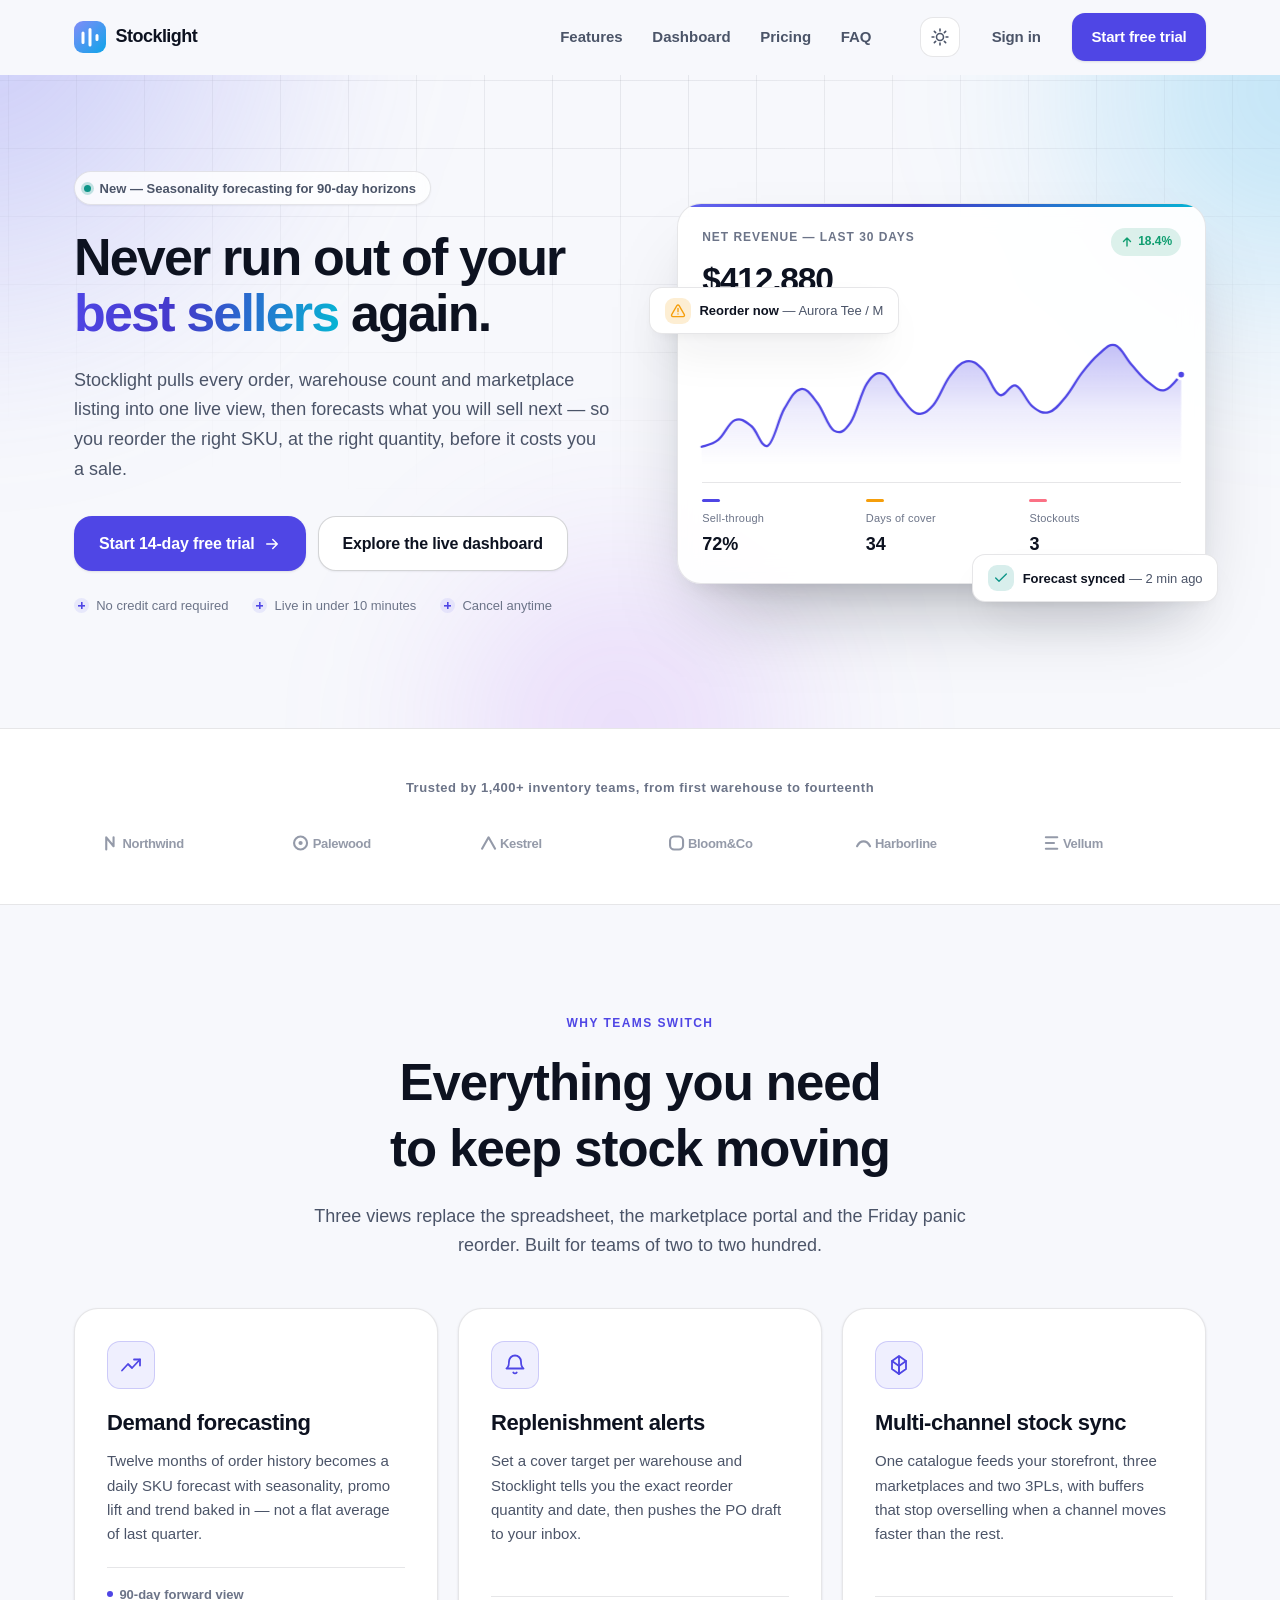
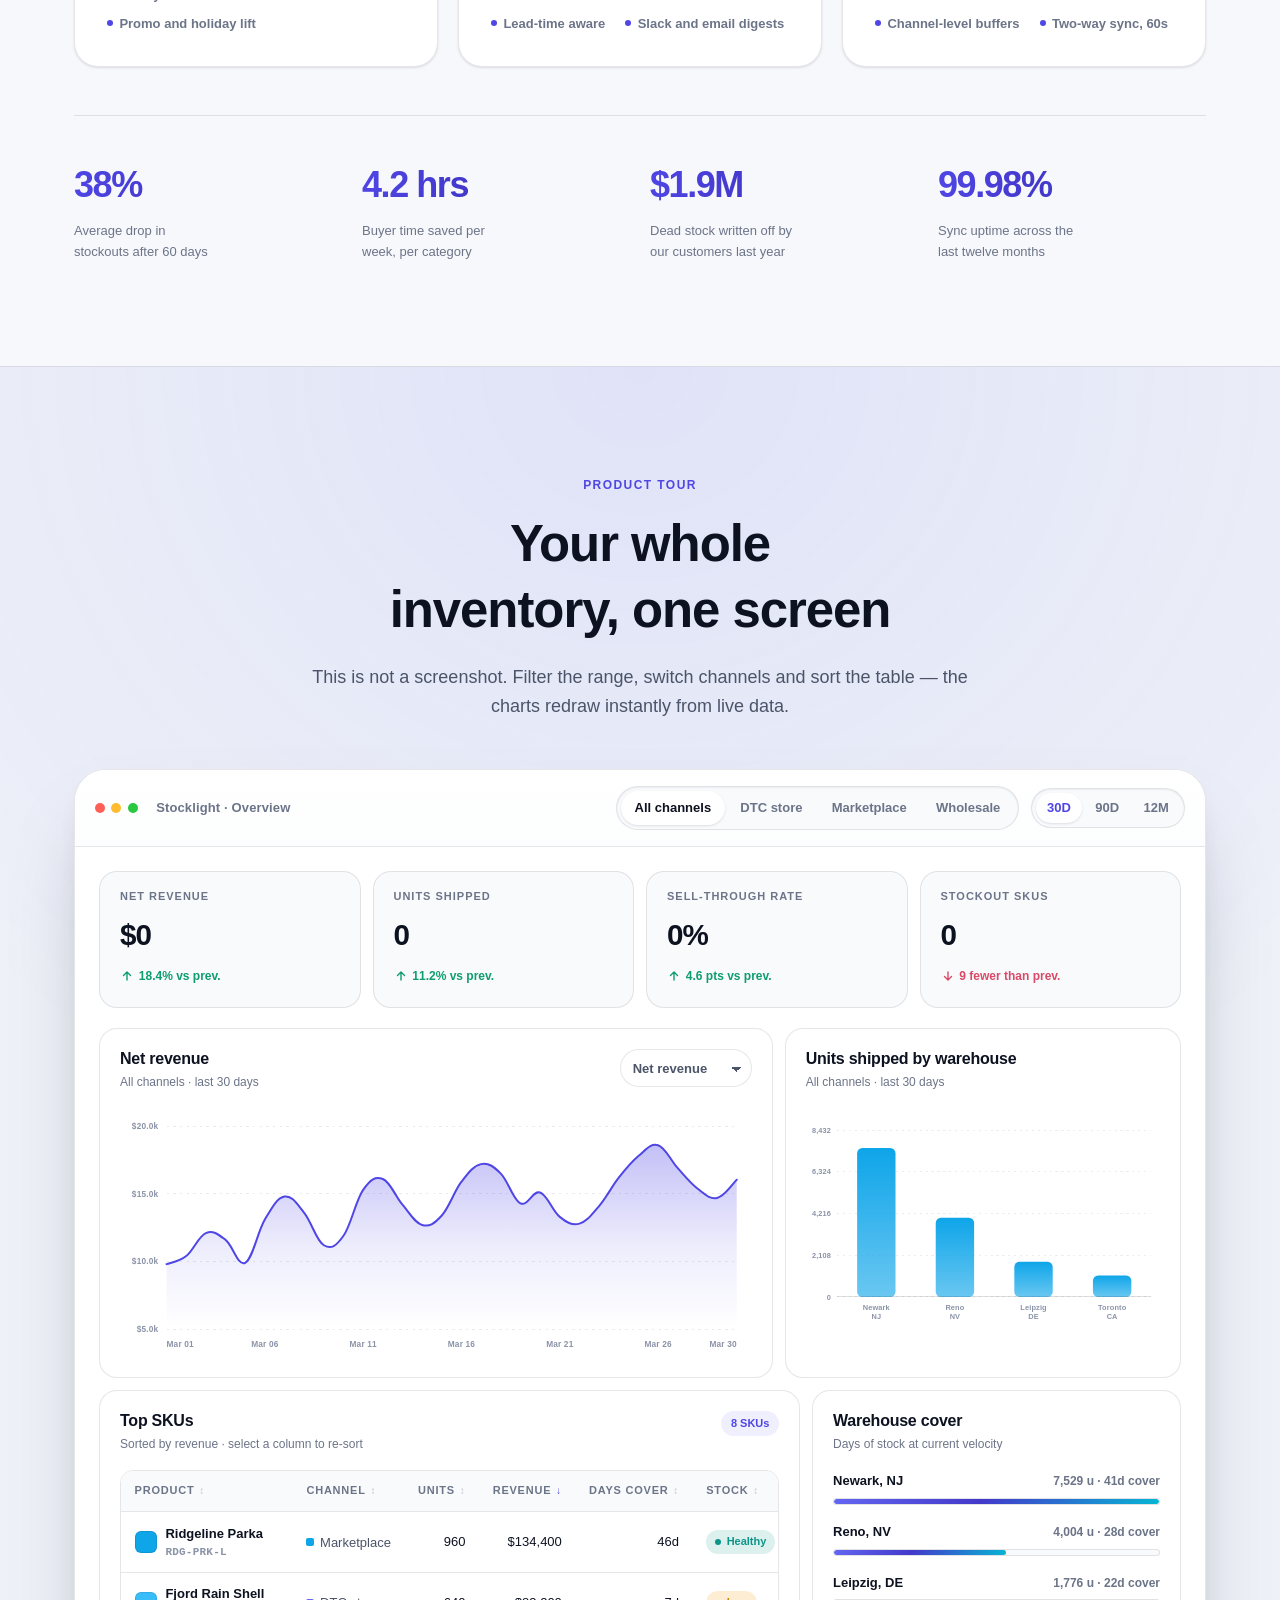
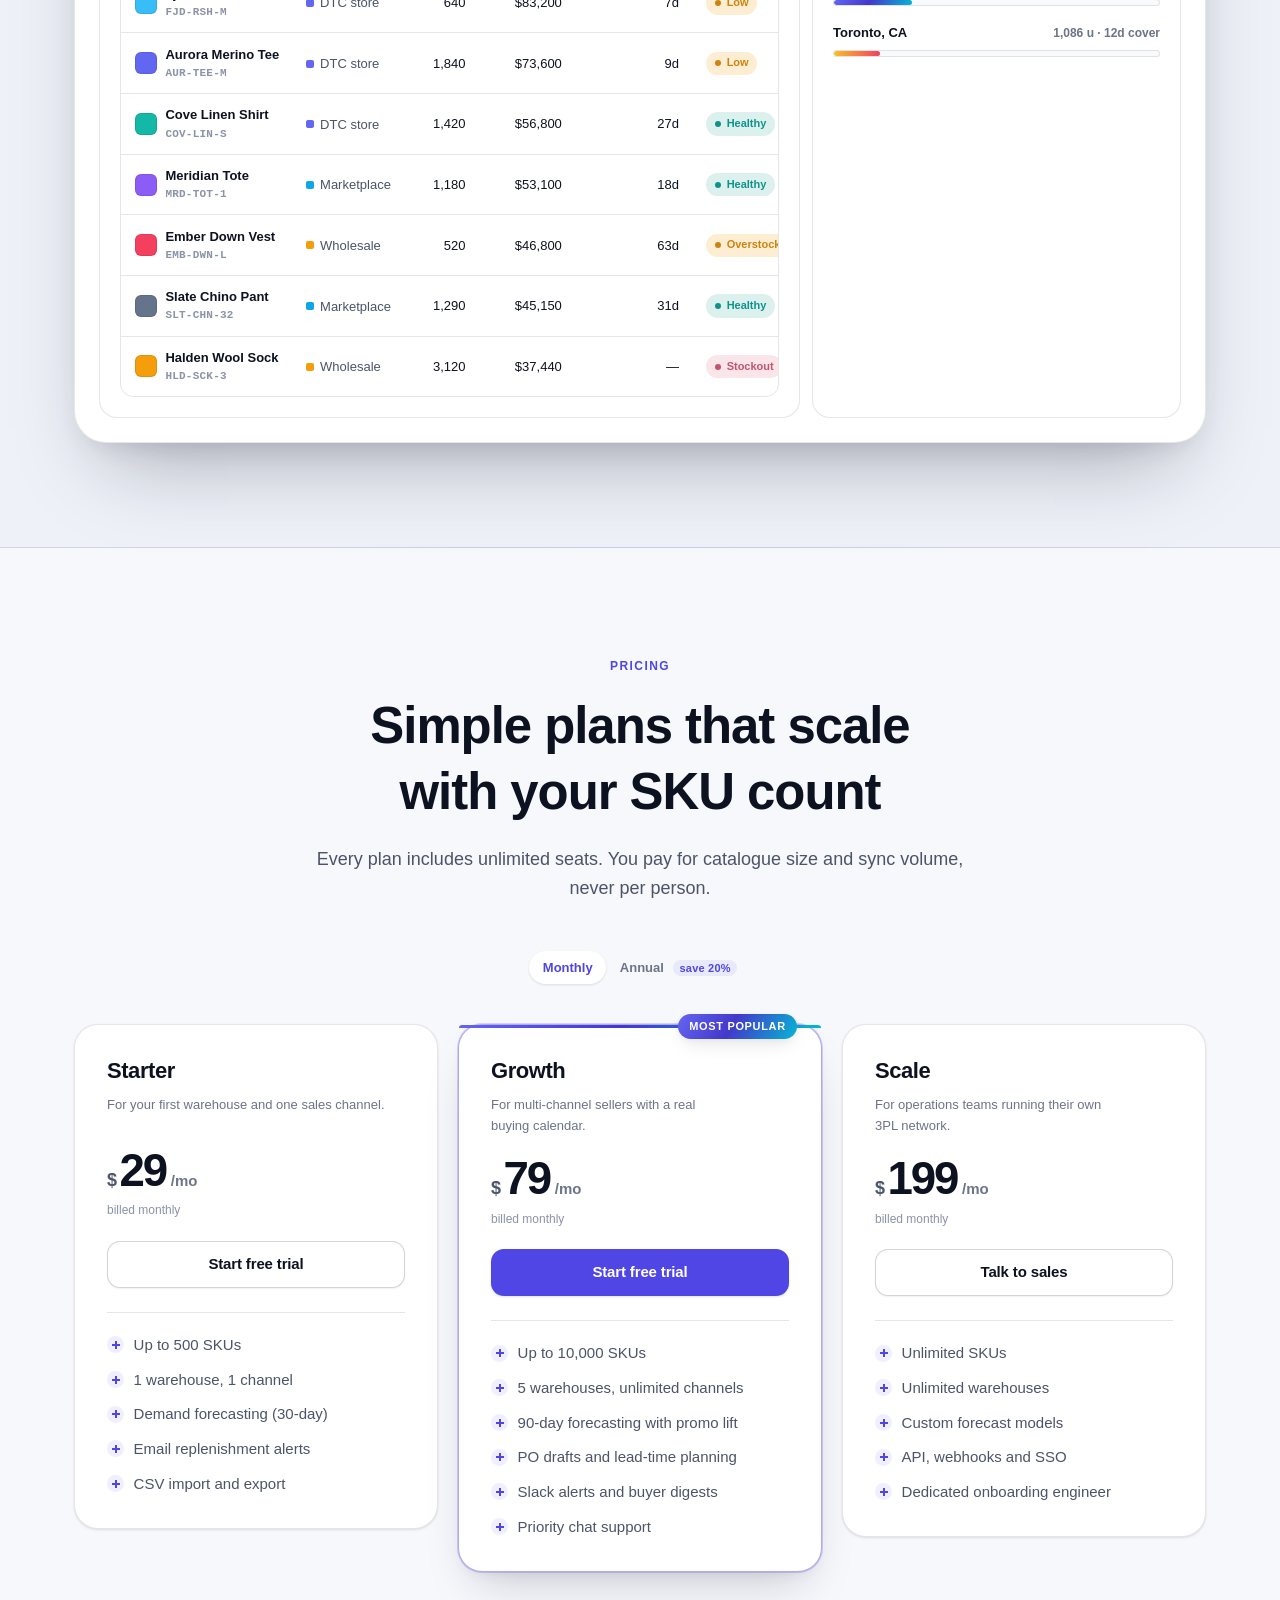
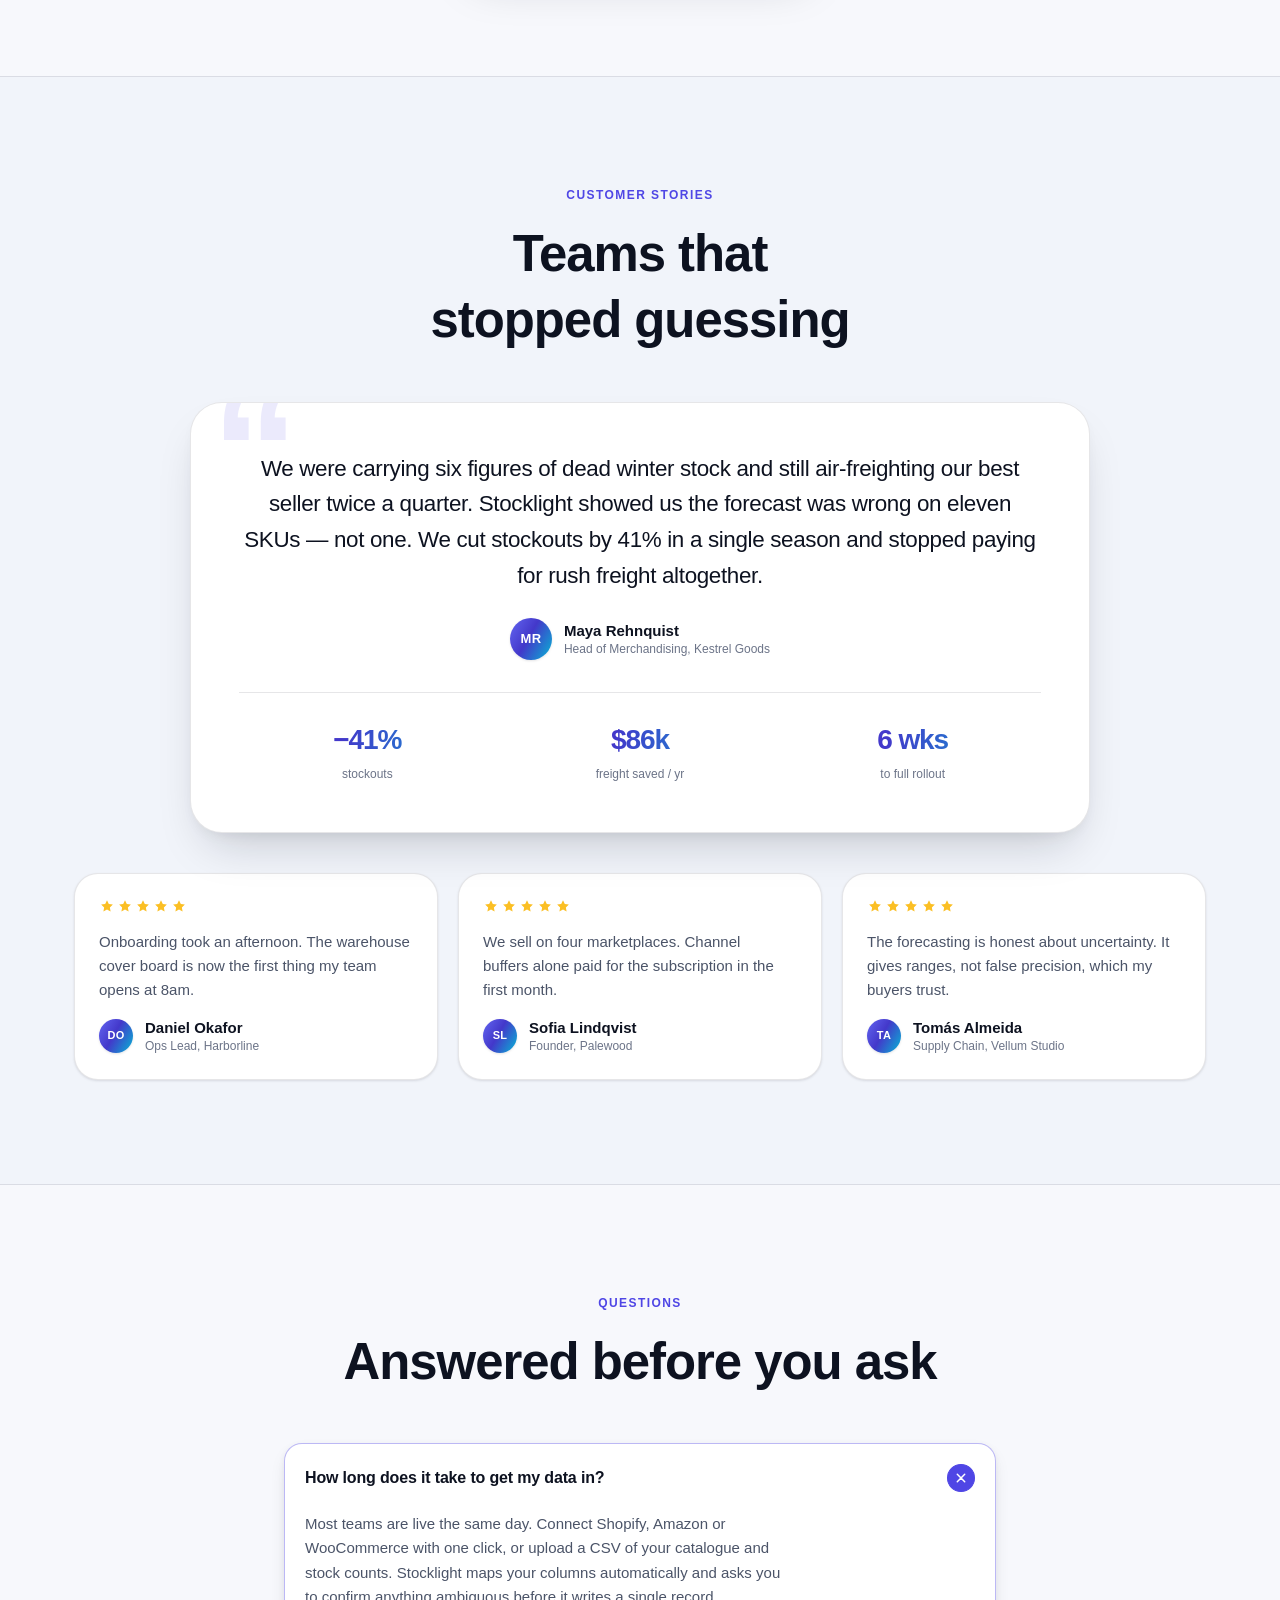
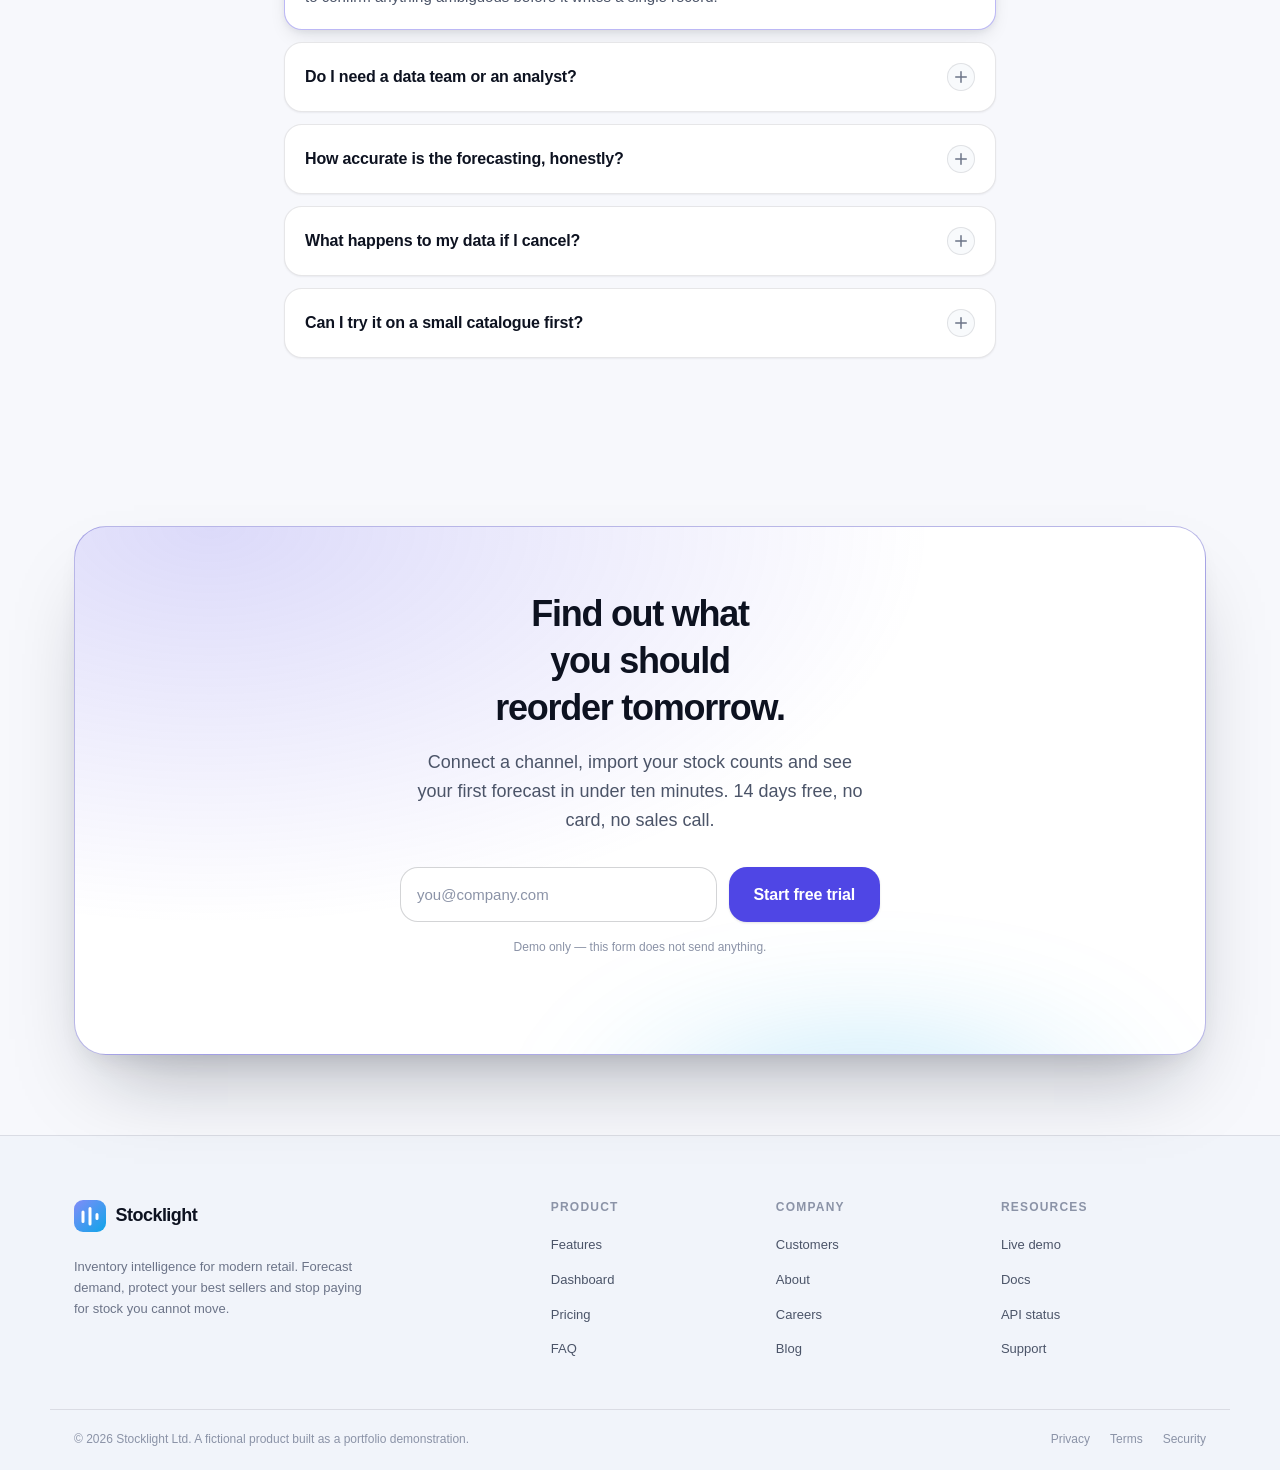
==== landing-dashboard/index.html @ 49773c6f "Add portfolio projects: AI RAG assistant, data automation pipeline, responsive dashboard" ====
<!DOCTYPE html>
<html lang="en" data-theme="light" class="no-js">
<head>
<meta charset="utf-8">
<meta name="viewport" content="width=device-width, initial-scale=1">
<meta name="color-scheme" content="light dark">
<meta name="description" content="Stocklight is inventory intelligence for modern retailers — demand forecasting, replenishment alerts and multi-channel stock visibility in one clean dashboard.">
<title>Stocklight — Inventory intelligence for modern retail</title>
<link rel="stylesheet" href="styles.css">
<link rel="icon" href="data:image/svg+xml,%3Csvg xmlns='http://www.w3.org/2000/svg' viewBox='0 0 32 32'%3E%3Crect width='32' height='32' rx='8' fill='%236366f1'/%3E%3Cpath d='M9 21V11M16 24V8M23 18V14' stroke='white' stroke-width='3' stroke-linecap='round'/%3E%3C/svg%3E">
<script>
/* Set the theme before first paint so there is no flash of the wrong palette. */
(function () {
  try {
    var saved = localStorage.getItem('stocklight-theme');
    var prefersDark = window.matchMedia && window.matchMedia('(prefers-color-scheme: dark)').matches;
    var theme = saved === 'dark' || saved === 'light' ? saved : (prefersDark ? 'dark' : 'light');
    document.documentElement.setAttribute('data-theme', theme);
  } catch (e) { /* storage unavailable — markup default applies */ }
})();
</script>
</head>
<body>
<a class="skip-link" href="#main">Skip to main content</a>

<header class="site-header" id="site-header">
  <div class="container header-inner">
    <a class="brand" href="#top" aria-label="Stocklight — home">
      <span class="brand-mark" aria-hidden="true">
        <svg viewBox="0 0 32 32" width="32" height="32" role="img" focusable="false">
          <defs>
            <linearGradient id="brandGrad" x1="0" y1="0" x2="1" y2="1">
              <stop offset="0%" stop-color="#818cf8"/>
              <stop offset="100%" stop-color="#0ea5e9"/>
            </linearGradient>
          </defs>
          <rect width="32" height="32" rx="9" fill="url(#brandGrad)"/>
          <path d="M9 21.5V12M16 24V8.5M23 18.5V14.5" stroke="#fff" stroke-width="3" stroke-linecap="round"/>
        </svg>
      </span>
      <span class="brand-name">Stocklight</span>
    </a>

    <nav class="primary-nav" id="primary-nav" aria-label="Primary">
      <ul class="nav-list">
        <li><a href="#features">Features</a></li>
        <li><a href="#dashboard">Dashboard</a></li>
        <li><a href="#pricing">Pricing</a></li>
        <li><a href="#faq">FAQ</a></li>
      </ul>
      <div class="nav-actions nav-actions--mobile">
        <a class="btn btn-ghost" href="#pricing">Sign in</a>
        <a class="btn btn-primary" href="#cta">Start free trial</a>
      </div>
    </nav>

    <div class="header-actions">
      <button class="icon-btn theme-toggle" id="theme-toggle" type="button" aria-pressed="false" aria-label="Switch to dark theme">
        <svg class="icon-sun" viewBox="0 0 24 24" width="20" height="20" aria-hidden="true" focusable="false">
          <circle cx="12" cy="12" r="4.2"/>
          <path d="M12 2.5v2.2M12 19.3v2.2M2.5 12h2.2M19.3 12h2.2M5.2 5.2l1.6 1.6M17.2 17.2l1.6 1.6M18.8 5.2l-1.6 1.6M6.8 17.2l-1.6 1.6"/>
        </svg>
        <svg class="icon-moon" viewBox="0 0 24 24" width="20" height="20" aria-hidden="true" focusable="false">
          <path d="M20 14.5A8.5 8.5 0 0 1 9.5 4a8.5 8.5 0 1 0 10.5 10.5z"/>
        </svg>
      </button>
      <a class="btn btn-ghost header-signin" href="#pricing">Sign in</a>
      <a class="btn btn-primary header-cta" href="#cta">Start free trial</a>
      <button class="icon-btn nav-toggle" id="nav-toggle" type="button" aria-expanded="false" aria-controls="primary-nav" aria-label="Open navigation menu">
        <span class="nav-toggle-bars" aria-hidden="true"><span></span><span></span><span></span></span>
      </button>
    </div>
  </div>
</header>

<main id="main">
  <span id="top"></span>

  <!-- ============ HERO ============ -->
  <section class="hero" aria-labelledby="hero-title">
    <div class="hero-bg" aria-hidden="true">
      <span class="blob blob-1"></span>
      <span class="blob blob-2"></span>
      <span class="blob blob-3"></span>
      <span class="hero-grid"></span>
    </div>

    <div class="container hero-inner">
      <div class="hero-copy">
        <p class="pill" data-reveal>
          <span class="pill-dot" aria-hidden="true"></span>
          New — Seasonality forecasting for 90-day horizons
        </p>
        <h1 id="hero-title" class="hero-title" data-reveal>
          Never run out of your <span class="grad-text">best sellers</span> again.
        </h1>
        <p class="hero-lede" data-reveal>
          Stocklight pulls every order, warehouse count and marketplace listing into one
          live view, then forecasts what you will sell next — so you reorder the right SKU,
          at the right quantity, before it costs you a sale.
        </p>
        <div class="hero-actions" data-reveal>
          <a class="btn btn-primary btn-lg" href="#cta">
            Start 14-day free trial
            <svg viewBox="0 0 24 24" width="18" height="18" aria-hidden="true" focusable="false"><path d="M5 12h13M13 6l6 6-6 6"/></svg>
          </a>
          <a class="btn btn-outline btn-lg" href="#dashboard">Explore the live dashboard</a>
        </div>
        <ul class="hero-trust" data-reveal>
          <li>No credit card required</li>
          <li>Live in under 10 minutes</li>
          <li>Cancel anytime</li>
        </ul>
      </div>

      <div class="hero-visual" data-reveal>
        <div class="preview-card">
          <div class="preview-head">
            <div>
              <p class="preview-label">Net revenue — last 30 days</p>
              <p class="preview-value">$412,880</p>
            </div>
            <span class="delta delta-up">
              <svg viewBox="0 0 24 24" width="14" height="14" aria-hidden="true" focusable="false"><path d="M12 19V6M6 11l6-6 6 6"/></svg>
              18.4%
            </span>
          </div>
          <div class="preview-chart" id="hero-chart"></div>
          <div class="preview-foot">
            <div class="preview-chip">
              <span class="chip-key chip-key--indigo" aria-hidden="true"></span>
              <span class="chip-label">Sell-through</span>
              <span class="chip-value">72%</span>
            </div>
            <div class="preview-chip">
              <span class="chip-key chip-key--amber" aria-hidden="true"></span>
              <span class="chip-label">Days of cover</span>
              <span class="chip-value">34</span>
            </div>
            <div class="preview-chip">
              <span class="chip-key chip-key--rose" aria-hidden="true"></span>
              <span class="chip-label">Stockouts</span>
              <span class="chip-value">3</span>
            </div>
          </div>
        </div>
        <div class="float-card float-card--alert">
          <span class="float-icon" aria-hidden="true">
            <svg viewBox="0 0 24 24" width="16" height="16" focusable="false"><path d="M12 8v5M12 16.5h.01M10.3 3.9 2.5 17.4A2 2 0 0 0 4.2 20.4h15.6a2 2 0 0 0 1.7-3l-7.8-13.5a2 2 0 0 0-3.4 0z"/></svg>
          </span>
          <span><strong>Reorder now</strong> — Aurora Tee / M</span>
        </div>
        <div class="float-card float-card--ok">
          <span class="float-icon" aria-hidden="true">
            <svg viewBox="0 0 24 24" width="16" height="16" focusable="false"><path d="M20 6 9 17l-5-5"/></svg>
          </span>
          <span><strong>Forecast synced</strong> — 2 min ago</span>
        </div>
      </div>
    </div>
  </section>

  <!-- ============ LOGO STRIP ============ -->
  <section class="logos" aria-label="Trusted by retail teams">
    <div class="container">
      <p class="logos-title">Trusted by 1,400+ inventory teams, from first warehouse to fourteenth</p>
      <ul class="logo-row">
        <li class="logo-item">
          <svg viewBox="0 0 168 32" width="168" height="32" role="img" aria-label="Northwind Supply">
            <path d="M4 24V9l9 11V9" fill="none" stroke="currentColor" stroke-width="2.6" stroke-linecap="round" stroke-linejoin="round"/>
            <text x="24" y="22" font-family="inherit" font-size="16" font-weight="700" fill="currentColor" letter-spacing="-0.4">Northwind</text>
          </svg>
        </li>
        <li class="logo-item">
          <svg viewBox="0 0 168 32" width="168" height="32" role="img" aria-label="Palewood">
            <circle cx="13" cy="16" r="8" fill="none" stroke="currentColor" stroke-width="2.6"/>
            <circle cx="13" cy="16" r="2.6" fill="currentColor"/>
            <text x="28" y="22" font-family="inherit" font-size="16" font-weight="700" fill="currentColor" letter-spacing="-0.4">Palewood</text>
          </svg>
        </li>
        <li class="logo-item">
          <svg viewBox="0 0 168 32" width="168" height="32" role="img" aria-label="Kestrel Goods">
            <path d="M5 23 13 9l8 14" fill="none" stroke="currentColor" stroke-width="2.6" stroke-linecap="round" stroke-linejoin="round"/>
            <text x="27" y="22" font-family="inherit" font-size="16" font-weight="700" fill="currentColor" letter-spacing="-0.4">Kestrel</text>
          </svg>
        </li>
        <li class="logo-item">
          <svg viewBox="0 0 168 32" width="168" height="32" role="img" aria-label="Bloom and Co">
            <rect x="5" y="8" width="16" height="16" rx="5" fill="none" stroke="currentColor" stroke-width="2.6"/>
            <text x="27" y="22" font-family="inherit" font-size="16" font-weight="700" fill="currentColor" letter-spacing="-0.4">Bloom&amp;Co</text>
          </svg>
        </li>
        <li class="logo-item">
          <svg viewBox="0 0 168 32" width="168" height="32" role="img" aria-label="Harborline">
            <path d="M5 20c4-8 12-8 16 0" fill="none" stroke="currentColor" stroke-width="2.6" stroke-linecap="round"/>
            <text x="27" y="22" font-family="inherit" font-size="16" font-weight="700" fill="currentColor" letter-spacing="-0.4">Harborline</text>
          </svg>
        </li>
        <li class="logo-item">
          <svg viewBox="0 0 168 32" width="168" height="32" role="img" aria-label="Vellum Studio">
            <path d="M6 9h14M6 16h10M6 23h14" fill="none" stroke="currentColor" stroke-width="2.6" stroke-linecap="round"/>
            <text x="27" y="22" font-family="inherit" font-size="16" font-weight="700" fill="currentColor" letter-spacing="-0.4">Vellum</text>
          </svg>
        </li>
      </ul>
    </div>
  </section>

  <!-- ============ FEATURES ============ -->
  <section class="section" id="features" aria-labelledby="features-title">
    <div class="container">
      <div class="section-head">
        <p class="eyebrow" data-reveal>Why teams switch</p>
        <h2 id="features-title" data-reveal>Everything you need to keep stock moving</h2>
        <p class="section-lede" data-reveal>
          Three views replace the spreadsheet, the marketplace portal and the Friday
          panic reorder. Built for teams of two to two hundred.
        </p>
      </div>

      <ul class="feature-grid">
        <li class="feature-card" data-reveal>
          <span class="feature-icon" aria-hidden="true">
            <svg viewBox="0 0 24 24" width="24" height="24" focusable="false">
              <path d="M3 17.5 9 11l4 4 8-8.5"/>
              <path d="M15 6.5h6v6"/>
            </svg>
          </span>
          <h3>Demand forecasting</h3>
          <p>
            Twelve months of order history becomes a daily SKU forecast with seasonality,
            promo lift and trend baked in — not a flat average of last quarter.
          </p>
          <ul class="feature-list">
            <li>90-day forward view</li>
            <li>Promo and holiday lift</li>
          </ul>
        </li>

        <li class="feature-card" data-reveal>
          <span class="feature-icon" aria-hidden="true">
            <svg viewBox="0 0 24 24" width="24" height="24" focusable="false">
              <path d="M18 8.5a6 6 0 1 0-12 0c0 5.5-2.5 7-2.5 7h17S18 14 18 8.5z"/>
              <path d="M10.3 19.5a2 2 0 0 0 3.4 0"/>
            </svg>
          </span>
          <h3>Replenishment alerts</h3>
          <p>
            Set a cover target per warehouse and Stocklight tells you the exact reorder
            quantity and date, then pushes the PO draft to your inbox.
          </p>
          <ul class="feature-list">
            <li>Lead-time aware</li>
            <li>Slack and email digests</li>
          </ul>
        </li>

        <li class="feature-card" data-reveal>
          <span class="feature-icon" aria-hidden="true">
            <svg viewBox="0 0 24 24" width="24" height="24" focusable="false">
              <path d="M12 3v18M5 8l7-5 7 5v8l-7 5-7-5z"/>
              <path d="M5 8l7 5 7-5M12 13v8"/>
            </svg>
          </span>
          <h3>Multi-channel stock sync</h3>
          <p>
            One catalogue feeds your storefront, three marketplaces and two 3PLs, with
            buffers that stop overselling when a channel moves faster than the rest.
          </p>
          <ul class="feature-list">
            <li>Channel-level buffers</li>
            <li>Two-way sync, 60s</li>
          </ul>
        </li>
      </ul>

      <ul class="stat-row">
        <li class="stat" data-reveal>
          <span class="stat-value" data-count="38" data-suffix="%">0%</span>
          <span class="stat-label">Average drop in stockouts after 60 days</span>
        </li>
        <li class="stat" data-reveal>
          <span class="stat-value" data-count="4.2" data-decimals="1" data-suffix=" hrs">0 hrs</span>
          <span class="stat-label">Buyer time saved per week, per category</span>
        </li>
        <li class="stat" data-reveal>
          <span class="stat-value" data-prefix="$" data-count="1.9" data-decimals="1" data-suffix="M">$0M</span>
          <span class="stat-label">Dead stock written off by our customers last year</span>
        </li>
        <li class="stat" data-reveal>
          <span class="stat-value" data-count="99.98" data-decimals="2" data-suffix="%">0%</span>
          <span class="stat-label">Sync uptime across the last twelve months</span>
        </li>
      </ul>
    </div>
  </section>

  <!-- ============ DASHBOARD ============ -->
  <section class="section section--dashboard" id="dashboard" aria-labelledby="dashboard-title">
    <div class="container">
      <div class="section-head">
        <p class="eyebrow" data-reveal>Product tour</p>
        <h2 id="dashboard-title" data-reveal>Your whole inventory, one screen</h2>
        <p class="section-lede" data-reveal>
          This is not a screenshot. Filter the range, switch channels and sort the table —
          the charts redraw instantly from live data.
        </p>
      </div>

      <div class="dashboard" data-reveal>
        <div class="dash-topbar">
          <div class="dash-title">
            <span class="dash-dot dash-dot--rose" aria-hidden="true"></span>
            <span class="dash-dot dash-dot--amber" aria-hidden="true"></span>
            <span class="dash-dot dash-dot--green" aria-hidden="true"></span>
            <p class="dash-name">Stocklight · Overview</p>
          </div>
          <div class="dash-controls">
            <div class="segmented" role="tablist" aria-label="Channel filter">
              <button class="seg-btn is-active" type="button" role="tab" id="tab-all" aria-selected="true" aria-controls="dash-panel" data-channel="all">All channels</button>
              <button class="seg-btn" type="button" role="tab" id="tab-dtc" aria-selected="false" aria-controls="dash-panel" data-channel="dtc" tabindex="-1">DTC store</button>
              <button class="seg-btn" type="button" role="tab" id="tab-market" aria-selected="false" aria-controls="dash-panel" data-channel="marketplace" tabindex="-1">Marketplace</button>
              <button class="seg-btn" type="button" role="tab" id="tab-retail" aria-selected="false" aria-controls="dash-panel" data-channel="retail" tabindex="-1">Wholesale</button>
            </div>
            <div class="segmented segmented--sm" role="group" aria-label="Time range">
              <button class="seg-btn is-active" type="button" data-range="30" aria-pressed="true">30D</button>
              <button class="seg-btn" type="button" data-range="90" aria-pressed="false">90D</button>
              <button class="seg-btn" type="button" data-range="365" aria-pressed="false">12M</button>
            </div>
          </div>
        </div>

        <div class="dash-body" id="dash-panel" role="tabpanel" aria-labelledby="tab-all">
          <p class="visually-hidden" id="dash-status" role="status" aria-live="polite">Showing all channels, last 30 days.</p>

          <ul class="kpi-grid">
            <li class="kpi">
              <p class="kpi-label">Net revenue</p>
              <p class="kpi-value" id="kpi-revenue" data-prefix="$">$0</p>
              <p class="kpi-delta delta-up" id="kpi-revenue-delta">
                <svg viewBox="0 0 24 24" width="14" height="14" aria-hidden="true" focusable="false"><path d="M12 19V6M6 11l6-6 6 6"/></svg>
                <span>18.4% vs prev.</span>
              </p>
            </li>
            <li class="kpi">
              <p class="kpi-label">Units shipped</p>
              <p class="kpi-value" id="kpi-units">0</p>
              <p class="kpi-delta delta-up" id="kpi-units-delta">
                <svg viewBox="0 0 24 24" width="14" height="14" aria-hidden="true" focusable="false"><path d="M12 19V6M6 11l6-6 6 6"/></svg>
                <span>11.2% vs prev.</span>
              </p>
            </li>
            <li class="kpi">
              <p class="kpi-label">Sell-through rate</p>
              <p class="kpi-value" id="kpi-sellthrough" data-suffix="%">0%</p>
              <p class="kpi-delta delta-up" id="kpi-sellthrough-delta">
                <svg viewBox="0 0 24 24" width="14" height="14" aria-hidden="true" focusable="false"><path d="M12 19V6M6 11l6-6 6 6"/></svg>
                <span>4.6 pts vs prev.</span>
              </p>
            </li>
            <li class="kpi">
              <p class="kpi-label">Stockout SKUs</p>
              <p class="kpi-value" id="kpi-stockouts">0</p>
              <p class="kpi-delta delta-down" id="kpi-stockouts-delta">
                <svg viewBox="0 0 24 24" width="14" height="14" aria-hidden="true" focusable="false"><path d="M12 5v13M6 13l6 6 6-6"/></svg>
                <span>9 fewer than prev.</span>
              </p>
            </li>
          </ul>

          <div class="chart-grid">
            <figure class="panel panel--wide">
              <figcaption class="panel-head">
                <div>
                  <h3 class="panel-title" id="revenue-chart-title">Net revenue</h3>
                  <p class="panel-sub" id="revenue-chart-sub">All channels · last 30 days</p>
                </div>
                <div class="panel-actions">
                  <label class="visually-hidden" for="metric-select">Chart metric</label>
                  <select class="select" id="metric-select">
                    <option value="revenue">Net revenue</option>
                    <option value="units">Units shipped</option>
                    <option value="orders">Orders</option>
                  </select>
                </div>
              </figcaption>
              <div class="chart-wrap">
                <div class="chart-svg" id="revenue-chart"></div>
                <div class="tooltip" id="revenue-tooltip" role="tooltip" aria-hidden="true"></div>
              </div>
            </figure>

            <figure class="panel">
              <figcaption class="panel-head">
                <div>
                  <h3 class="panel-title">Units shipped by warehouse</h3>
                  <p class="panel-sub" id="warehouse-sub">All channels · last 30 days</p>
                </div>
              </figcaption>
              <div class="chart-wrap">
                <div class="chart-svg" id="warehouse-chart"></div>
                <div class="tooltip" id="warehouse-tooltip" role="tooltip" aria-hidden="true"></div>
              </div>
            </figure>
          </div>

          <div class="table-row">
            <div class="panel panel--table">
              <div class="panel-head">
                <div>
                  <h3 class="panel-title">Top SKUs</h3>
                  <p class="panel-sub">Sorted by revenue · select a column to re-sort</p>
                </div>
                <p class="panel-badge" id="row-count">5 SKUs</p>
              </div>
              <div class="table-scroll">
                <table class="data-table" id="sku-table">
                  <caption class="visually-hidden">Top selling SKUs with channel, units, revenue and stock status. Column headers are buttons that sort the table.</caption>
                  <thead>
                    <tr>
                      <th scope="col" aria-sort="ascending"><button type="button" class="sort-btn" data-key="name" data-type="text">Product</button></th>
                      <th scope="col"><button type="button" class="sort-btn" data-key="channel" data-type="text">Channel</button></th>
                      <th scope="col" class="num"><button type="button" class="sort-btn" data-key="units" data-type="number">Units</button></th>
                      <th scope="col" class="num"><button type="button" class="sort-btn" data-key="revenue" data-type="number">Revenue</button></th>
                      <th scope="col" class="num"><button type="button" class="sort-btn" data-key="cover" data-type="number">Days cover</button></th>
                      <th scope="col"><button type="button" class="sort-btn" data-key="status" data-type="text">Stock</button></th>
                    </tr>
                  </thead>
                  <tbody id="sku-tbody"></tbody>
                </table>
              </div>
            </div>

            <div class="panel panel--leaderboard">
              <div class="panel-head">
                <div>
                  <h3 class="panel-title">Warehouse cover</h3>
                  <p class="panel-sub">Days of stock at current velocity</p>
                </div>
              </div>
              <ul class="leader-list" id="leader-list"></ul>
            </div>
          </div>
        </div>
      </div>
    </div>
  </section>

  <!-- ============ PRICING ============ -->
  <section class="section" id="pricing" aria-labelledby="pricing-title">
    <div class="container">
      <div class="section-head">
        <p class="eyebrow" data-reveal>Pricing</p>
        <h2 id="pricing-title" data-reveal>Simple plans that scale with your SKU count</h2>
        <p class="section-lede" data-reveal>
          Every plan includes unlimited seats. You pay for catalogue size and sync volume,
          never per person.
        </p>
      </div>

      <div class="billing-toggle" role="group" aria-label="Billing period" data-reveal>
        <button class="seg-btn is-active" type="button" id="bill-monthly" aria-pressed="true">Monthly</button>
        <button class="seg-btn" type="button" id="bill-annual" aria-pressed="false">Annual <span class="save-tag">save 20%</span></button>
      </div>

      <div class="price-grid">
        <article class="price-card" data-reveal>
          <h3 class="price-name">Starter</h3>
          <p class="price-for">For your first warehouse and one sales channel.</p>
          <p class="price-amount"><span class="price-currency">$</span><span class="price-value" data-monthly="29" data-annual="23">29</span><span class="price-period">/mo</span></p>
          <p class="price-note" data-billing-note>billed monthly</p>
          <a class="btn btn-outline btn-block" href="#cta">Start free trial</a>
          <ul class="price-features">
            <li>Up to 500 SKUs</li>
            <li>1 warehouse, 1 channel</li>
            <li>Demand forecasting (30-day)</li>
            <li>Email replenishment alerts</li>
            <li>CSV import and export</li>
          </ul>
        </article>

        <article class="price-card price-card--featured" data-reveal>
          <p class="price-flag">Most popular</p>
          <h3 class="price-name">Growth</h3>
          <p class="price-for">For multi-channel sellers with a real buying calendar.</p>
          <p class="price-amount"><span class="price-currency">$</span><span class="price-value" data-monthly="79" data-annual="63">79</span><span class="price-period">/mo</span></p>
          <p class="price-note" data-billing-note>billed monthly</p>
          <a class="btn btn-primary btn-block" href="#cta">Start free trial</a>
          <ul class="price-features">
            <li>Up to 10,000 SKUs</li>
            <li>5 warehouses, unlimited channels</li>
            <li>90-day forecasting with promo lift</li>
            <li>PO drafts and lead-time planning</li>
            <li>Slack alerts and buyer digests</li>
            <li>Priority chat support</li>
          </ul>
        </article>

        <article class="price-card" data-reveal>
          <h3 class="price-name">Scale</h3>
          <p class="price-for">For operations teams running their own 3PL network.</p>
          <p class="price-amount"><span class="price-currency">$</span><span class="price-value" data-monthly="199" data-annual="159">199</span><span class="price-period">/mo</span></p>
          <p class="price-note" data-billing-note>billed monthly</p>
          <a class="btn btn-outline btn-block" href="#cta">Talk to sales</a>
          <ul class="price-features">
            <li>Unlimited SKUs</li>
            <li>Unlimited warehouses</li>
            <li>Custom forecast models</li>
            <li>API, webhooks and SSO</li>
            <li>Dedicated onboarding engineer</li>
          </ul>
        </article>
      </div>
    </div>
  </section>

  <!-- ============ TESTIMONIALS ============ -->
  <section class="section section--muted" id="testimonials" aria-labelledby="testimonials-title">
    <div class="container">
      <div class="section-head">
        <p class="eyebrow" data-reveal>Customer stories</p>
        <h2 id="testimonials-title" data-reveal>Teams that stopped guessing</h2>
      </div>

      <figure class="quote-feature" data-reveal>
        <blockquote>
          <p>
            We were carrying six figures of dead winter stock and still air-freighting our
            best seller twice a quarter. Stocklight showed us the forecast was wrong on
            eleven SKUs — not one. We cut stockouts by 41% in a single season and stopped
            paying for rush freight altogether.
          </p>
        </blockquote>
        <figcaption class="quote-author">
          <span class="avatar" aria-hidden="true">MR</span>
          <span class="author-text">
            <strong>Maya Rehnquist</strong>
            <span>Head of Merchandising, Kestrel Goods</span>
          </span>
        </figcaption>
        <ul class="quote-metrics">
          <li><strong>−41%</strong><span>stockouts</span></li>
          <li><strong>$86k</strong><span>freight saved / yr</span></li>
          <li><strong>6 wks</strong><span>to full rollout</span></li>
        </ul>
      </figure>

      <ul class="testimonial-grid">
        <li class="testimonial" data-reveal>
          <p class="stars" aria-label="Rated 5 out of 5">
            <svg viewBox="0 0 24 24" width="16" height="16" aria-hidden="true" focusable="false"><path d="m12 3.5 2.7 5.6 6.1.8-4.5 4.2 1.1 6.1L12 17.3 6.6 20.2l1.1-6.1L3.2 9.9l6.1-.8z"/></svg>
            <svg viewBox="0 0 24 24" width="16" height="16" aria-hidden="true" focusable="false"><path d="m12 3.5 2.7 5.6 6.1.8-4.5 4.2 1.1 6.1L12 17.3 6.6 20.2l1.1-6.1L3.2 9.9l6.1-.8z"/></svg>
            <svg viewBox="0 0 24 24" width="16" height="16" aria-hidden="true" focusable="false"><path d="m12 3.5 2.7 5.6 6.1.8-4.5 4.2 1.1 6.1L12 17.3 6.6 20.2l1.1-6.1L3.2 9.9l6.1-.8z"/></svg>
            <svg viewBox="0 0 24 24" width="16" height="16" aria-hidden="true" focusable="false"><path d="m12 3.5 2.7 5.6 6.1.8-4.5 4.2 1.1 6.1L12 17.3 6.6 20.2l1.1-6.1L3.2 9.9l6.1-.8z"/></svg>
            <svg viewBox="0 0 24 24" width="16" height="16" aria-hidden="true" focusable="false"><path d="m12 3.5 2.7 5.6 6.1.8-4.5 4.2 1.1 6.1L12 17.3 6.6 20.2l1.1-6.1L3.2 9.9l6.1-.8z"/></svg>
          </p>
          <blockquote><p>Onboarding took an afternoon. The warehouse cover board is now the first thing my team opens at 8am.</p></blockquote>
          <figcaption class="quote-author quote-author--sm">
            <span class="avatar" aria-hidden="true">DO</span>
            <span class="author-text"><strong>Daniel Okafor</strong><span>Ops Lead, Harborline</span></span>
          </figcaption>
        </li>

        <li class="testimonial" data-reveal>
          <p class="stars" aria-label="Rated 5 out of 5">
            <svg viewBox="0 0 24 24" width="16" height="16" aria-hidden="true" focusable="false"><path d="m12 3.5 2.7 5.6 6.1.8-4.5 4.2 1.1 6.1L12 17.3 6.6 20.2l1.1-6.1L3.2 9.9l6.1-.8z"/></svg>
            <svg viewBox="0 0 24 24" width="16" height="16" aria-hidden="true" focusable="false"><path d="m12 3.5 2.7 5.6 6.1.8-4.5 4.2 1.1 6.1L12 17.3 6.6 20.2l1.1-6.1L3.2 9.9l6.1-.8z"/></svg>
            <svg viewBox="0 0 24 24" width="16" height="16" aria-hidden="true" focusable="false"><path d="m12 3.5 2.7 5.6 6.1.8-4.5 4.2 1.1 6.1L12 17.3 6.6 20.2l1.1-6.1L3.2 9.9l6.1-.8z"/></svg>
            <svg viewBox="0 0 24 24" width="16" height="16" aria-hidden="true" focusable="false"><path d="m12 3.5 2.7 5.6 6.1.8-4.5 4.2 1.1 6.1L12 17.3 6.6 20.2l1.1-6.1L3.2 9.9l6.1-.8z"/></svg>
            <svg viewBox="0 0 24 24" width="16" height="16" aria-hidden="true" focusable="false"><path d="m12 3.5 2.7 5.6 6.1.8-4.5 4.2 1.1 6.1L12 17.3 6.6 20.2l1.1-6.1L3.2 9.9l6.1-.8z"/></svg>
          </p>
          <blockquote><p>We sell on four marketplaces. Channel buffers alone paid for the subscription in the first month.</p></blockquote>
          <figcaption class="quote-author quote-author--sm">
            <span class="avatar" aria-hidden="true">SL</span>
            <span class="author-text"><strong>Sofia Lindqvist</strong><span>Founder, Palewood</span></span>
          </figcaption>
        </li>

        <li class="testimonial" data-reveal>
          <p class="stars" aria-label="Rated 5 out of 5">
            <svg viewBox="0 0 24 24" width="16" height="16" aria-hidden="true" focusable="false"><path d="m12 3.5 2.7 5.6 6.1.8-4.5 4.2 1.1 6.1L12 17.3 6.6 20.2l1.1-6.1L3.2 9.9l6.1-.8z"/></svg>
            <svg viewBox="0 0 24 24" width="16" height="16" aria-hidden="true" focusable="false"><path d="m12 3.5 2.7 5.6 6.1.8-4.5 4.2 1.1 6.1L12 17.3 6.6 20.2l1.1-6.1L3.2 9.9l6.1-.8z"/></svg>
            <svg viewBox="0 0 24 24" width="16" height="16" aria-hidden="true" focusable="false"><path d="m12 3.5 2.7 5.6 6.1.8-4.5 4.2 1.1 6.1L12 17.3 6.6 20.2l1.1-6.1L3.2 9.9l6.1-.8z"/></svg>
            <svg viewBox="0 0 24 24" width="16" height="16" aria-hidden="true" focusable="false"><path d="m12 3.5 2.7 5.6 6.1.8-4.5 4.2 1.1 6.1L12 17.3 6.6 20.2l1.1-6.1L3.2 9.9l6.1-.8z"/></svg>
            <svg viewBox="0 0 24 24" width="16" height="16" aria-hidden="true" focusable="false"><path d="m12 3.5 2.7 5.6 6.1.8-4.5 4.2 1.1 6.1L12 17.3 6.6 20.2l1.1-6.1L3.2 9.9l6.1-.8z"/></svg>
          </p>
          <blockquote><p>The forecasting is honest about uncertainty. It gives ranges, not false precision, which my buyers trust.</p></blockquote>
          <figcaption class="quote-author quote-author--sm">
            <span class="avatar" aria-hidden="true">TA</span>
            <span class="author-text"><strong>Tomás Almeida</strong><span>Supply Chain, Vellum Studio</span></span>
          </figcaption>
        </li>
      </ul>
    </div>
  </section>

  <!-- ============ FAQ ============ -->
  <section class="section" id="faq" aria-labelledby="faq-title">
    <div class="container container--narrow">
      <div class="section-head">
        <p class="eyebrow" data-reveal>Questions</p>
        <h2 id="faq-title" data-reveal>Answered before you ask</h2>
      </div>

      <div class="faq-list">
        <details class="faq" data-reveal open>
          <summary>
            <span>How long does it take to get my data in?</span>
            <span class="faq-icon" aria-hidden="true">
              <svg viewBox="0 0 24 24" width="18" height="18" focusable="false"><path d="M12 5v14M5 12h14"/></svg>
            </span>
          </summary>
          <div class="faq-body">
            <p>
              Most teams are live the same day. Connect Shopify, Amazon or WooCommerce with
              one click, or upload a CSV of your catalogue and stock counts. Stocklight maps
              your columns automatically and asks you to confirm anything ambiguous before
              it writes a single record.
            </p>
          </div>
        </details>

        <details class="faq" data-reveal>
          <summary>
            <span>Do I need a data team or an analyst?</span>
            <span class="faq-icon" aria-hidden="true">
              <svg viewBox="0 0 24 24" width="18" height="18" focusable="false"><path d="M12 5v14M5 12h14"/></svg>
            </span>
          </summary>
          <div class="faq-body">
            <p>
              No. Every forecast ships with a plain-English explanation of what moved it —
              seasonality, a promotion, a new channel or a price change. If a number looks
              wrong you can open the inputs behind it in two clicks.
            </p>
          </div>
        </details>

        <details class="faq" data-reveal>
          <summary>
            <span>How accurate is the forecasting, honestly?</span>
            <span class="faq-icon" aria-hidden="true">
              <svg viewBox="0 0 24 24" width="18" height="18" focusable="false"><path d="M12 5v14M5 12h14"/></svg>
            </span>
          </summary>
          <div class="faq-body">
            <p>
              Across our customer base the median 30-day SKU forecast lands within 12% of
              actuals, and we show you a confidence band on every chart rather than a single
              line. New SKUs with no history start from category analogues and improve as
              orders arrive.
            </p>
          </div>
        </details>

        <details class="faq" data-reveal>
          <summary>
            <span>What happens to my data if I cancel?</span>
            <span class="faq-icon" aria-hidden="true">
              <svg viewBox="0 0 24 24" width="18" height="18" focusable="false"><path d="M12 5v14M5 12h14"/></svg>
            </span>
          </summary>
          <div class="faq-body">
            <p>
              You can export your full catalogue, order history and forecasts as CSV at any
              time, including on the day you cancel. We keep your data for 30 days after
              cancellation so an accidental downgrade is reversible, then delete it.
            </p>
          </div>
        </details>

        <details class="faq" data-reveal>
          <summary>
            <span>Can I try it on a small catalogue first?</span>
            <span class="faq-icon" aria-hidden="true">
              <svg viewBox="0 0 24 24" width="18" height="18" focusable="false"><path d="M12 5v14M5 12h14"/></svg>
            </span>
          </summary>
          <div class="faq-body">
            <p>
              Yes — the 14-day trial includes the full Growth feature set and unlimited SKUs,
              so you can test it on your messiest category. No credit card, and you can
              downgrade to Starter without losing history.
            </p>
          </div>
        </details>
      </div>
    </div>
  </section>

  <!-- ============ FINAL CTA ============ -->
  <section class="section section--cta" id="cta" aria-labelledby="cta-title">
    <div class="container">
      <div class="cta-card" data-reveal>
        <div class="cta-glow" aria-hidden="true"></div>
        <h2 id="cta-title">Find out what you should reorder tomorrow.</h2>
        <p>
          Connect a channel, import your stock counts and see your first forecast in under
          ten minutes. 14 days free, no card, no sales call.
        </p>
        <form class="cta-form" id="cta-form" novalidate>
          <label class="visually-hidden" for="cta-email">Work email</label>
          <input class="input" type="email" id="cta-email" name="email" placeholder="you@company.com" autocomplete="email" required>
          <button class="btn btn-primary btn-lg" type="submit">Start free trial</button>
        </form>
        <p class="cta-note" id="cta-note">Demo only — this form does not send anything.</p>
      </div>
    </div>
  </section>
</main>

<footer class="site-footer">
  <div class="container footer-inner">
    <div class="footer-brand">
      <a class="brand" href="#top" aria-label="Stocklight — back to top">
        <span class="brand-mark" aria-hidden="true">
          <svg viewBox="0 0 32 32" width="32" height="32" focusable="false">
            <rect width="32" height="32" rx="9" fill="url(#brandGrad)"/>
            <path d="M9 21.5V12M16 24V8.5M23 18.5V14.5" stroke="#fff" stroke-width="3" stroke-linecap="round"/>
          </svg>
        </span>
        <span class="brand-name">Stocklight</span>
      </a>
      <p class="footer-blurb">
        Inventory intelligence for modern retail. Forecast demand, protect your best
        sellers and stop paying for stock you cannot move.
      </p>
    </div>

    <nav class="footer-cols" aria-label="Footer">
      <div class="footer-col">
        <h3>Product</h3>
        <ul>
          <li><a href="#features">Features</a></li>
          <li><a href="#dashboard">Dashboard</a></li>
          <li><a href="#pricing">Pricing</a></li>
          <li><a href="#faq">FAQ</a></li>
        </ul>
      </div>
      <div class="footer-col">
        <h3>Company</h3>
        <ul>
          <li><a href="#testimonials">Customers</a></li>
          <li><a href="#top">About</a></li>
          <li><a href="#top">Careers</a></li>
          <li><a href="#top">Blog</a></li>
        </ul>
      </div>
      <div class="footer-col">
        <h3>Resources</h3>
        <ul>
          <li><a href="#dashboard">Live demo</a></li>
          <li><a href="#top">Docs</a></li>
          <li><a href="#top">API status</a></li>
          <li><a href="#top">Support</a></li>
        </ul>
      </div>
    </nav>
  </div>

  <div class="container footer-bottom">
    <p>© <span id="year">2025</span> Stocklight Ltd. A fictional product built as a portfolio demonstration.</p>
    <ul class="footer-legal">
      <li><a href="#top">Privacy</a></li>
      <li><a href="#top">Terms</a></li>
      <li><a href="#top">Security</a></li>
    </ul>
  </div>
</footer>

<script src="app.js"></script>
</body>
</html>
---- landing-dashboard/styles.css ----
/* =====================================================================
   Stocklight — landing page + dashboard demo
   Hand-written, dependency-free CSS.
   ---------------------------------------------------------------------
   1.  Design tokens (light / dark)
   2.  Reset + base
   3.  Layout primitives
   4.  Buttons, inputs, segmented controls
   5.  Header + mobile navigation
   6.  Hero
   7.  Logo strip
   8.  Features + stats
   9.  Dashboard
   10. Pricing
   11. Testimonials
   12. FAQ
   13. Final CTA
   14. Footer
   15. Motion, reveal, print
   ===================================================================== */

/* =====================================================================
   1. DESIGN TOKENS
   ===================================================================== */
:root {
  /* --- brand ramps --- */
  --indigo-50:  #eef2ff;
  --indigo-100: #e0e7ff;
  --indigo-300: #a5b4fc;
  --indigo-400: #818cf8;
  --indigo-500: #6366f1;
  --indigo-600: #4f46e5;
  --indigo-700: #4338ca;

  /* --- accents --- */
  --cyan-400:   #22d3ee;
  --cyan-500:   #06b6d4;
  --teal-400:   #2dd4bf;
  --teal-500:   #14b8a6;
  --teal-600:   #0d9488;
  --amber-400:  #fbbf24;
  --amber-500:  #f59e0b;
  --rose-400:   #fb7185;
  --rose-500:   #f43f5e;

  /* --- semantic surfaces (light) --- */
  --bg:            #f7f8fc;
  --bg-elev:       #ffffff;
  --bg-soft:       #eef1f8;
  --bg-muted:      #f1f4fa;
  --bg-inset:      #f8fafc;
  --bg-dash:       #ffffff;

  /* --- text (light) --- */
  --text:          #0d1220;
  --text-soft:     #4b5468;
  --text-muted:    #6c7488;
  --text-faint:    #8b93a7;

  /* --- lines + interaction --- */
  --border:        rgba(13, 18, 32, 0.10);
  --border-strong: rgba(13, 18, 32, 0.18);
  --ring:          rgba(99, 102, 241, 0.45);
  --axis-line:     rgba(13, 18, 32, 0.10);

  /* --- accents, semantic --- */
  --accent:        var(--indigo-600);
  --accent-hover:  var(--indigo-700);
  --accent-soft:   rgba(99, 102, 241, 0.10);
  --accent-contrast: #ffffff;
  --up:            #0f9d70;
  --down:          #d94a68;
  --warn:          var(--amber-500);
  --good:          var(--teal-600);

  /* --- chart series (read from JS via cssVar) --- */
  --series-1:      #4f46e5;
  --series-2:      #0ea5e9;
  --series-3:      #f59e0b;

  /* --- gradient --- */
  --grad-brand: linear-gradient(120deg, var(--indigo-500) 0%, var(--indigo-700) 45%, var(--cyan-500) 100%);
  --grad-text:  linear-gradient(100deg, var(--indigo-600) 0%, var(--indigo-700) 40%, var(--cyan-500) 100%);
  --blob-1: rgba(99, 102, 241, 0.34);
  --blob-2: rgba(14, 165, 233, 0.28);
  --blob-3: rgba(168, 85, 247, 0.22);

  /* --- elevation --- */
  --shadow-xs: 0 1px 2px rgba(13, 18, 32, 0.06);
  --shadow-sm: 0 1px 3px rgba(13, 18, 32, 0.08), 0 1px 2px rgba(13, 18, 32, 0.04);
  --shadow-md: 0 8px 20px -6px rgba(13, 18, 32, 0.14), 0 2px 6px rgba(13, 18, 32, 0.05);
  --shadow-lg: 0 24px 48px -18px rgba(13, 18, 32, 0.22), 0 6px 16px -8px rgba(13, 18, 32, 0.10);
  --shadow-xl: 0 44px 80px -32px rgba(13, 18, 32, 0.34), 0 12px 28px -14px rgba(13, 18, 32, 0.14);
  --shadow-glow: 0 18px 40px -16px rgba(99, 102, 241, 0.55);

  /* --- radii --- */
  --r-xs: 6px;
  --r-sm: 9px;
  --r-md: 13px;
  --r-lg: 18px;
  --r-xl: 24px;
  --r-2xl: 32px;
  --r-pill: 999px;

  /* --- spacing scale (4px base) --- */
  --sp-1: 0.25rem;
  --sp-2: 0.5rem;
  --sp-3: 0.75rem;
  --sp-4: 1rem;
  --sp-5: 1.25rem;
  --sp-6: 1.5rem;
  --sp-7: 2rem;
  --sp-8: 2.5rem;
  --sp-9: 3rem;
  --sp-10: 4rem;
  --sp-11: 5rem;
  --sp-12: 6.5rem;

  /* --- type scale --- */
  --font-sans: -apple-system, BlinkMacSystemFont, "Segoe UI", Roboto, "Helvetica Neue",
    Arial, "Noto Sans", "Liberation Sans", sans-serif;
  --font-mono: ui-monospace, SFMono-Regular, "SF Mono", Menlo, Consolas,
    "Liberation Mono", monospace;

  --fs-2xs: 0.6875rem;  /* 11px */
  --fs-xs:  0.75rem;    /* 12px */
  --fs-sm:  0.8125rem;  /* 13px */
  --fs-md:  0.9375rem;  /* 15px */
  --fs-base: 1rem;      /* 16px */
  --fs-lg:  1.125rem;   /* 18px */
  --fs-xl:  1.375rem;   /* 22px */
  --fs-2xl: 1.75rem;    /* 28px */
  --fs-3xl: 2.25rem;    /* 36px */
  --fs-4xl: 3.25rem;    /* 52px */

  --lh-tight: 1.08;
  --lh-snug: 1.3;
  --lh-base: 1.62;

  /* --- layout --- */
  --container: 1180px;
  --gutter: var(--sp-5);
  --section-y: var(--sp-11);
  --header-h: 68px;

  /* --- motion --- */
  --ease-out: cubic-bezier(0.22, 0.72, 0.2, 1);
  --ease-spring: cubic-bezier(0.34, 1.42, 0.5, 1);
  --dur-fast: 140ms;
  --dur: 240ms;
  --dur-slow: 640ms;
}

/* --- dark palette ------------------------------------------------- */
@media (prefers-color-scheme: dark) {
  :root:not([data-theme="light"]) {
    --bg:            #080b14;
    --bg-elev:       #111726;
    --bg-soft:       #0d1322;
    --bg-muted:      #0c1120;
    --bg-inset:      #0a0f1c;
    --bg-dash:       #0f1526;

    --text:          #f2f5fb;
    --text-soft:     #b2bccf;
    --text-muted:    #8e99ae;
    --text-faint:    #6f7a90;

    --border:        rgba(255, 255, 255, 0.10);
    --border-strong: rgba(255, 255, 255, 0.20);
    --ring:          rgba(129, 140, 248, 0.65);
    --axis-line:     rgba(255, 255, 255, 0.10);

    --accent:        var(--indigo-400);
    --accent-hover:  var(--indigo-300);
    --accent-soft:   rgba(129, 140, 248, 0.16);
    --accent-contrast: #0a0f1c;
    --up:            #34d399;
    --down:          #fb7185;
    --good:          var(--teal-400);

    --series-1:      #818cf8;
    --series-2:      #38bdf8;
    --series-3:      #fbbf24;

    --grad-text: linear-gradient(100deg, var(--indigo-300) 0%, var(--indigo-400) 40%, var(--cyan-400) 100%);
    --blob-1: rgba(99, 102, 241, 0.42);
    --blob-2: rgba(14, 165, 233, 0.30);
    --blob-3: rgba(168, 85, 247, 0.30);

    --shadow-xs: 0 1px 2px rgba(0, 0, 0, 0.45);
    --shadow-sm: 0 1px 3px rgba(0, 0, 0, 0.5);
    --shadow-md: 0 10px 24px -8px rgba(0, 0, 0, 0.6), 0 2px 6px rgba(0, 0, 0, 0.4);
    --shadow-lg: 0 28px 52px -20px rgba(0, 0, 0, 0.72), 0 8px 18px -10px rgba(0, 0, 0, 0.5);
    --shadow-xl: 0 50px 90px -36px rgba(0, 0, 0, 0.85), 0 14px 30px -16px rgba(0, 0, 0, 0.6);
    --shadow-glow: 0 18px 44px -18px rgba(99, 102, 241, 0.6);
  }
}

:root[data-theme="dark"] {
  --bg:            #080b14;
  --bg-elev:       #111726;
  --bg-soft:       #0d1322;
  --bg-muted:      #0c1120;
  --bg-inset:      #0a0f1c;
  --bg-dash:       #0f1526;

  --text:          #f2f5fb;
  --text-soft:     #b2bccf;
  --text-muted:    #8e99ae;
  --text-faint:    #6f7a90;

  --border:        rgba(255, 255, 255, 0.10);
  --border-strong: rgba(255, 255, 255, 0.20);
  --ring:          rgba(129, 140, 248, 0.65);
  --axis-line:     rgba(255, 255, 255, 0.10);

  --accent:        var(--indigo-400);
  --accent-hover:  var(--indigo-300);
  --accent-soft:   rgba(129, 140, 248, 0.16);
  --accent-contrast: #0a0f1c;
  --up:            #34d399;
  --down:          #fb7185;
  --good:          var(--teal-400);

  --series-1:      #818cf8;
  --series-2:      #38bdf8;
  --series-3:      #fbbf24;

  --grad-text: linear-gradient(100deg, var(--indigo-300) 0%, var(--indigo-400) 40%, var(--cyan-400) 100%);
  --blob-1: rgba(99, 102, 241, 0.42);
  --blob-2: rgba(14, 165, 233, 0.30);
  --blob-3: rgba(168, 85, 247, 0.30);

  --shadow-xs: 0 1px 2px rgba(0, 0, 0, 0.45);
  --shadow-sm: 0 1px 3px rgba(0, 0, 0, 0.5);
  --shadow-md: 0 10px 24px -8px rgba(0, 0, 0, 0.6), 0 2px 6px rgba(0, 0, 0, 0.4);
  --shadow-lg: 0 28px 52px -20px rgba(0, 0, 0, 0.72), 0 8px 18px -10px rgba(0, 0, 0, 0.5);
  --shadow-xl: 0 50px 90px -36px rgba(0, 0, 0, 0.85), 0 14px 30px -16px rgba(0, 0, 0, 0.6);
  --shadow-glow: 0 18px 44px -18px rgba(99, 102, 241, 0.6);
}

/* =====================================================================
   2. RESET + BASE
   ===================================================================== */
*, *::before, *::after { box-sizing: border-box; }

* { margin: 0; }

html {
  -webkit-text-size-adjust: 100%;
  scroll-behavior: smooth;
  scroll-padding-top: calc(var(--header-h) + var(--sp-4));
}

body {
  background-color: var(--bg);
  color: var(--text);
  font-family: var(--font-sans);
  font-size: var(--fs-base);
  line-height: var(--lh-base);
  -webkit-font-smoothing: antialiased;
  -moz-osx-font-smoothing: grayscale;
  text-rendering: optimizeLegibility;
  overflow-x: hidden;
  transition: background-color var(--dur) var(--ease-out), color var(--dur) var(--ease-out);
}

h1, h2, h3, h4 {
  line-height: var(--lh-snug);
  letter-spacing: -0.02em;
  font-weight: 700;
  text-wrap: balance;
}

p { text-wrap: pretty; }

a { color: inherit; text-decoration: none; }

img, svg { display: block; max-width: 100%; }

ul, ol { list-style: none; padding: 0; }

button, input, select, textarea { font: inherit; color: inherit; }

button { background: none; border: 0; cursor: pointer; }

strong { font-weight: 650; }

::selection { background: var(--accent-soft); color: var(--text); }

/* --- focus visibility (accessibility, also a polish signal) -------- */
:focus-visible {
  outline: 2px solid var(--accent);
  outline-offset: 2px;
  border-radius: var(--r-xs);
}
:focus:not(:focus-visible) { outline: none; }

/* --- utilities ----------------------------------------------------- */
.visually-hidden {
  position: absolute !important;
  width: 1px; height: 1px;
  padding: 0; margin: -1px;
  overflow: hidden;
  clip: rect(0 0 0 0);
  clip-path: inset(50%);
  white-space: nowrap;
  border: 0;
}

.skip-link {
  position: absolute;
  top: var(--sp-3);
  left: var(--sp-3);
  z-index: 200;
  padding: var(--sp-3) var(--sp-5);
  background: var(--accent);
  color: var(--accent-contrast);
  border-radius: var(--r-md);
  font-size: var(--fs-sm);
  font-weight: 650;
  transform: translateY(-160%);
  transition: transform var(--dur) var(--ease-out);
}
.skip-link:focus { transform: translateY(0); }

.grad-text {
  background-image: var(--grad-text);
  -webkit-background-clip: text;
  background-clip: text;
  color: transparent;
  -webkit-text-fill-color: transparent;
}

/* =====================================================================
   3. LAYOUT PRIMITIVES
   ===================================================================== */
.container {
  width: 100%;
  max-width: var(--container);
  margin-inline: auto;
  padding-inline: var(--gutter);
}
.container--narrow { max-width: 760px; }

.section { padding-block: var(--section-y); }

.section--muted {
  background: var(--bg-muted);
  border-block: 1px solid var(--border);
}

.section--dashboard {
  background:
    radial-gradient(120% 80% at 50% 0%, var(--accent-soft) 0%, transparent 60%),
    var(--bg-soft);
  border-block: 1px solid var(--border);
}

.section-head {
  max-width: 680px;
  margin-inline: auto;
  text-align: center;
  margin-bottom: var(--sp-9);
}

.eyebrow {
  display: inline-block;
  font-size: var(--fs-xs);
  font-weight: 700;
  letter-spacing: 0.12em;
  text-transform: uppercase;
  color: var(--accent);
  margin-bottom: var(--sp-4);
}

.section-head h2 {
  font-size: clamp(1.75rem, 1.1rem + 2.6vw, var(--fs-4xl));
  margin-bottom: var(--sp-5);
}

.section-lede {
  color: var(--text-soft);
  font-size: var(--fs-lg);
  line-height: 1.6;
}

/* =====================================================================
   4. BUTTONS, INPUTS, SEGMENTED CONTROLS
   ===================================================================== */
.btn {
  --btn-py: 0.65rem;
  --btn-px: 1.15rem;
  display: inline-flex;
  align-items: center;
  justify-content: center;
  gap: var(--sp-2);
  padding: var(--btn-py) var(--btn-px);
  border-radius: var(--r-md);
  border: 1px solid transparent;
  font-size: var(--fs-md);
  font-weight: 600;
  letter-spacing: -0.01em;
  white-space: nowrap;
  cursor: pointer;
  transition:
    transform var(--dur-fast) var(--ease-out),
    background-color var(--dur) var(--ease-out),
    border-color var(--dur) var(--ease-out),
    color var(--dur) var(--ease-out),
    box-shadow var(--dur) var(--ease-out);
}
.btn svg {
  fill: none;
  stroke: currentColor;
  stroke-width: 2;
  stroke-linecap: round;
  stroke-linejoin: round;
  transition: transform var(--dur) var(--ease-out);
}
.btn:active { transform: translateY(1px) scale(0.994); }

.btn-primary {
  background: var(--accent);
  color: var(--accent-contrast);
  box-shadow: var(--shadow-sm);
}
.btn-primary:hover {
  background: var(--accent-hover);
  box-shadow: var(--shadow-glow);
  transform: translateY(-1px);
}
.btn-primary:hover svg { transform: translateX(3px); }

.btn-outline {
  background: var(--bg-elev);
  color: var(--text);
  border-color: var(--border-strong);
  box-shadow: var(--shadow-xs);
}
.btn-outline:hover {
  border-color: var(--accent);
  color: var(--accent);
  transform: translateY(-1px);
  box-shadow: var(--shadow-md);
}

.btn-ghost { color: var(--text-soft); }
.btn-ghost:hover { color: var(--text); background: var(--accent-soft); }

.btn-lg {
  --btn-py: 0.85rem;
  --btn-px: 1.5rem;
  font-size: var(--fs-base);
  border-radius: var(--r-lg);
}
.btn-block { width: 100%; }

.icon-btn {
  display: inline-flex;
  align-items: center;
  justify-content: center;
  width: 40px;
  height: 40px;
  border-radius: var(--r-md);
  border: 1px solid var(--border);
  background: var(--bg-elev);
  color: var(--text-soft);
  transition: color var(--dur) var(--ease-out), border-color var(--dur) var(--ease-out),
    background-color var(--dur) var(--ease-out), transform var(--dur-fast) var(--ease-out);
}
.icon-btn:hover { color: var(--accent); border-color: var(--accent); }
.icon-btn svg {
  fill: none;
  stroke: currentColor;
  stroke-width: 1.9;
  stroke-linecap: round;
  stroke-linejoin: round;
}

.input {
  width: 100%;
  padding: 0.85rem 1rem;
  border-radius: var(--r-lg);
  border: 1px solid var(--border-strong);
  background: var(--bg-elev);
  color: var(--text);
  font-size: var(--fs-md);
  transition: border-color var(--dur) var(--ease-out), box-shadow var(--dur) var(--ease-out);
}
.input::placeholder { color: var(--text-faint); }
.input:hover { border-color: var(--text-faint); }
.input:focus-visible {
  outline: none;
  border-color: var(--accent);
  box-shadow: 0 0 0 4px var(--ring);
}

.select {
  appearance: none;
  -webkit-appearance: none;
  padding: 0.45rem 2rem 0.45rem 0.75rem;
  border-radius: var(--r-pill);
  border: 1px solid var(--border);
  background-color: var(--bg-elev);
  background-image: linear-gradient(45deg, transparent 50%, currentColor 50%),
    linear-gradient(135deg, currentColor 50%, transparent 50%);
  background-position: calc(100% - 15px) calc(50% + 1px), calc(100% - 10px) calc(50% + 1px);
  background-size: 5px 5px, 5px 5px;
  background-repeat: no-repeat;
  font-size: var(--fs-sm);
  font-weight: 600;
  color: var(--text-soft);
  cursor: pointer;
  transition: border-color var(--dur) var(--ease-out), color var(--dur) var(--ease-out);
}
.select:hover { border-color: var(--accent); color: var(--text); }

/* --- segmented control -------------------------------------------- */
.segmented {
  display: inline-flex;
  align-items: center;
  gap: 2px;
  padding: 4px;
  border-radius: var(--r-pill);
  background: var(--bg-inset);
  border: 1px solid var(--border);
  box-shadow: var(--shadow-xs) inset;
}
.seg-btn {
  padding: 0.4rem 0.85rem;
  border-radius: var(--r-pill);
  font-size: var(--fs-sm);
  font-weight: 600;
  color: var(--text-muted);
  white-space: nowrap;
  transition: background-color var(--dur) var(--ease-out), color var(--dur) var(--ease-out),
    box-shadow var(--dur) var(--ease-out);
}
.seg-btn:hover { color: var(--text); }
.seg-btn.is-active {
  background: var(--bg-elev);
  color: var(--text);
  box-shadow: var(--shadow-sm);
}
.seg-btn[aria-pressed="true"].is-active { color: var(--accent); }
.segmented--sm .seg-btn { padding: 0.3rem 0.7rem; }

/* Narrow screens: the segmented control holds four labels side by side. Left
   rigid it grows wider than the dashboard panel, and the panel's overflow:hidden
   then slices the last label in half. Wrapping keeps every label readable. */
@media (max-width: 480px) {
  .segmented {
    flex-wrap: wrap;
    max-width: 100%;
    border-radius: var(--r-lg);
  }
  .seg-btn { border-radius: var(--r-md); }
}

.save-tag {
  margin-left: 0.35rem;
  padding: 0.1rem 0.4rem;
  border-radius: var(--r-pill);
  background: var(--accent-soft);
  color: var(--accent);
  font-size: var(--fs-2xs);
  font-weight: 700;
  letter-spacing: 0.02em;
}

/* =====================================================================
   5. HEADER + NAVIGATION
   ===================================================================== */
.site-header {
  position: sticky;
  top: 0;
  z-index: 100;
  background: color-mix(in srgb, var(--bg) 82%, transparent);
  border-bottom: 1px solid transparent;
  transition: background-color var(--dur) var(--ease-out),
    border-color var(--dur) var(--ease-out), box-shadow var(--dur) var(--ease-out);
}
@supports not (background: color-mix(in srgb, red 50%, blue)) {
  .site-header { background: var(--bg); }
}
.site-header.is-stuck {
  background: color-mix(in srgb, var(--bg) 88%, transparent);
  -webkit-backdrop-filter: saturate(180%) blur(14px);
  backdrop-filter: saturate(180%) blur(14px);
  border-bottom-color: var(--border);
  box-shadow: var(--shadow-sm);
}

.header-inner {
  display: flex;
  align-items: center;
  gap: var(--sp-5);
  min-height: var(--header-h);
}

.brand {
  display: inline-flex;
  align-items: center;
  gap: 0.6rem;
  flex: 0 0 auto;
  border-radius: var(--r-md);
}
.brand-mark { display: block; border-radius: var(--r-sm); }
.brand-name {
  font-size: var(--fs-lg);
  font-weight: 750;
  letter-spacing: -0.03em;
}

.primary-nav { margin-inline-start: auto; }
.nav-list {
  display: flex;
  align-items: center;
  gap: var(--sp-1);
}
.nav-list a {
  display: block;
  padding: 0.5rem 0.8rem;
  border-radius: var(--r-sm);
  font-size: var(--fs-md);
  font-weight: 550;
  color: var(--text-soft);
  transition: color var(--dur) var(--ease-out), background-color var(--dur) var(--ease-out);
}
.nav-list a:hover { color: var(--text); background: var(--accent-soft); }

.nav-actions--mobile { display: none; }

.header-actions {
  display: flex;
  align-items: center;
  gap: var(--sp-3);
  margin-inline-start: var(--sp-4);
}

/* theme toggle icon swap */
.theme-toggle .icon-sun,
.theme-toggle .icon-moon {
  fill: none;
  stroke: currentColor;
  transition: opacity var(--dur) var(--ease-out), transform var(--dur) var(--ease-spring);
}
.theme-toggle .icon-moon { display: none; }
:root[data-theme="dark"] .theme-toggle .icon-sun { display: none; }
:root[data-theme="dark"] .theme-toggle .icon-moon { display: block; }
@media (prefers-color-scheme: dark) {
  :root:not([data-theme="light"]) .theme-toggle .icon-sun { display: none; }
  :root:not([data-theme="light"]) .theme-toggle .icon-moon { display: block; }
}
.theme-toggle:hover svg { transform: rotate(18deg) scale(1.08); }

/* hamburger */
.nav-toggle { display: none; }
.nav-toggle-bars {
  position: relative;
  display: block;
  width: 18px;
  height: 12px;
}
.nav-toggle-bars span {
  position: absolute;
  left: 0;
  width: 100%;
  height: 2px;
  border-radius: 2px;
  background: currentColor;
  transition: transform var(--dur) var(--ease-out), opacity var(--dur-fast) linear,
    top var(--dur) var(--ease-out);
}
.nav-toggle-bars span:nth-child(1) { top: 0; }
.nav-toggle-bars span:nth-child(2) { top: 5px; }
.nav-toggle-bars span:nth-child(3) { top: 10px; }
.nav-toggle[aria-expanded="true"] .nav-toggle-bars span:nth-child(1) { top: 5px; transform: rotate(45deg); }
.nav-toggle[aria-expanded="true"] .nav-toggle-bars span:nth-child(2) { opacity: 0; }
.nav-toggle[aria-expanded="true"] .nav-toggle-bars span:nth-child(3) { top: 5px; transform: rotate(-45deg); }

.nav-backdrop {
  position: fixed;
  inset: 0;
  z-index: 90;
  background: rgba(8, 11, 20, 0.5);
  -webkit-backdrop-filter: blur(2px);
  backdrop-filter: blur(2px);
  opacity: 0;
  visibility: hidden;
  transition: opacity var(--dur) var(--ease-out), visibility var(--dur);
}
.nav-backdrop.is-visible { opacity: 1; visibility: visible; }

/* =====================================================================
   6. HERO
   ===================================================================== */
.hero {
  position: relative;
  isolation: isolate;
  overflow: hidden;
  padding-block: clamp(3rem, 1.5rem + 7vw, 6rem) clamp(3.5rem, 2rem + 7vw, 7rem);
}

.hero-bg {
  position: absolute;
  inset: -20% -10% 0;
  z-index: -1;
  pointer-events: none;
}
.hero-bg .blob {
  position: absolute;
  border-radius: 50%;
  filter: blur(70px);
  will-change: transform;
}
.blob-1 {
  width: 46rem; height: 46rem;
  top: -14rem; left: -12rem;
  background: radial-gradient(circle at 40% 40%, var(--blob-1), transparent 66%);
  animation: drift-1 26s var(--ease-out) infinite alternate;
}
.blob-2 {
  width: 38rem; height: 38rem;
  top: -8rem; right: -10rem;
  background: radial-gradient(circle at 55% 45%, var(--blob-2), transparent 66%);
  animation: drift-2 32s var(--ease-out) infinite alternate;
}
.blob-3 {
  width: 32rem; height: 32rem;
  bottom: -16rem; left: 32%;
  background: radial-gradient(circle at 50% 50%, var(--blob-3), transparent 68%);
  animation: drift-3 24s var(--ease-out) infinite alternate;
}
.hero-grid {
  position: absolute;
  inset: 0;
  background-image:
    linear-gradient(to right, var(--border) 1px, transparent 1px),
    linear-gradient(to bottom, var(--border) 1px, transparent 1px);
  background-size: 68px 68px;
  -webkit-mask-image: radial-gradient(90% 70% at 50% 20%, #000 0%, transparent 78%);
  mask-image: radial-gradient(90% 70% at 50% 20%, #000 0%, transparent 78%);
  opacity: 0.75;
}
@keyframes drift-1 {
  from { transform: translate3d(0, 0, 0) scale(1); }
  to   { transform: translate3d(4rem, 3rem, 0) scale(1.12); }
}
@keyframes drift-2 {
  from { transform: translate3d(0, 0, 0) scale(1.06); }
  to   { transform: translate3d(-4.5rem, 2.5rem, 0) scale(0.94); }
}
@keyframes drift-3 {
  from { transform: translate3d(-2rem, 0, 0) scale(1); }
  to   { transform: translate3d(2.5rem, -3rem, 0) scale(1.15); }
}

.hero-inner {
  display: grid;
  grid-template-columns: 1fr;
  gap: var(--sp-10);
  align-items: center;
}

.pill {
  display: inline-flex;
  align-items: center;
  gap: 0.55rem;
  padding: 0.35rem 0.85rem 0.35rem 0.55rem;
  border-radius: var(--r-pill);
  border: 1px solid var(--border);
  background: color-mix(in srgb, var(--bg-elev) 80%, transparent);
  -webkit-backdrop-filter: blur(8px);
  backdrop-filter: blur(8px);
  font-size: var(--fs-sm);
  font-weight: 600;
  color: var(--text-soft);
  box-shadow: var(--shadow-xs);
  margin-bottom: var(--sp-6);
}
.pill-dot {
  width: 7px; height: 7px;
  border-radius: 50%;
  background: var(--good);
  box-shadow: 0 0 0 3px color-mix(in srgb, var(--good) 24%, transparent);
  animation: pulse 2.6s ease-in-out infinite;
}
@keyframes pulse {
  0%, 100% { opacity: 1; transform: scale(1); }
  50% { opacity: 0.55; transform: scale(0.82); }
}

.hero-title {
  font-size: clamp(2.15rem, 1.15rem + 4.4vw, var(--fs-4xl));
  line-height: var(--lh-tight);
  letter-spacing: -0.035em;
  margin-bottom: var(--sp-6);
}

.hero-lede {
  font-size: var(--fs-lg);
  line-height: 1.65;
  color: var(--text-soft);
  max-width: 34rem;
  margin-bottom: var(--sp-7);
}

.hero-actions {
  display: flex;
  flex-wrap: wrap;
  gap: var(--sp-3);
  margin-bottom: var(--sp-6);
}

.hero-trust {
  display: flex;
  flex-wrap: wrap;
  gap: var(--sp-3) var(--sp-6);
  font-size: var(--fs-sm);
  color: var(--text-muted);
}
.hero-trust li {
  display: flex;
  align-items: center;
  gap: 0.45rem;
}
.hero-trust li::before {
  content: "";
  width: 15px; height: 15px;
  flex: 0 0 auto;
  border-radius: 50%;
  background-color: var(--accent-soft);
  background-image: linear-gradient(var(--accent), var(--accent)),
    linear-gradient(var(--accent), var(--accent));
  background-size: 7px 1.6px, 1.6px 7px;
  background-position: center;
  background-repeat: no-repeat;
}

/* --- hero preview card -------------------------------------------- */
.hero-visual {
  position: relative;
  max-width: 560px;
  width: 100%;
  margin-inline: auto;
}

.preview-card {
  position: relative;
  padding: var(--sp-6);
  border-radius: var(--r-xl);
  border: 1px solid var(--border);
  background: color-mix(in srgb, var(--bg-dash) 92%, transparent);
  -webkit-backdrop-filter: blur(12px);
  backdrop-filter: blur(12px);
  box-shadow: var(--shadow-xl);
  overflow: hidden;
}
.preview-card::before {
  content: "";
  position: absolute;
  inset: 0 0 auto;
  height: 3px;
  background: var(--grad-brand);
}
.preview-head {
  display: flex;
  align-items: flex-start;
  justify-content: space-between;
  gap: var(--sp-4);
  margin-bottom: var(--sp-4);
}
.preview-label {
  font-size: var(--fs-xs);
  font-weight: 600;
  letter-spacing: 0.08em;
  text-transform: uppercase;
  color: var(--text-muted);
  margin-bottom: 0.3rem;
}
.preview-value {
  font-size: clamp(1.6rem, 1.2rem + 1.4vw, 2.1rem);
  font-weight: 750;
  letter-spacing: -0.035em;
  font-variant-numeric: tabular-nums;
}
.delta {
  display: inline-flex;
  align-items: center;
  gap: 0.25rem;
  padding: 0.25rem 0.55rem;
  border-radius: var(--r-pill);
  font-size: var(--fs-xs);
  font-weight: 700;
  white-space: nowrap;
}
.delta svg { fill: none; stroke: currentColor; stroke-width: 2.4; stroke-linecap: round; stroke-linejoin: round; }
.delta-up { background: color-mix(in srgb, var(--up) 14%, transparent); color: var(--up); }
.delta-down { background: color-mix(in srgb, var(--down) 14%, transparent); color: var(--down); }

.preview-chart { margin: 0 -0.5rem var(--sp-4); }
.preview-chart svg { width: 100%; height: auto; }

.preview-foot {
  display: grid;
  grid-template-columns: repeat(3, minmax(0, 1fr));
  gap: var(--sp-3);
  padding-top: var(--sp-4);
  border-top: 1px solid var(--border);
}
.preview-chip { display: flex; flex-direction: column; gap: 0.15rem; min-width: 0; }
.chip-key { width: 18px; height: 3px; border-radius: 2px; margin-bottom: 0.35rem; }
.chip-key--indigo { background: var(--series-1); }
.chip-key--amber { background: var(--series-3); }
.chip-key--rose { background: var(--rose-400); }
.chip-label { font-size: var(--fs-2xs); color: var(--text-muted); letter-spacing: 0.02em; }
.chip-value { font-size: var(--fs-lg); font-weight: 700; font-variant-numeric: tabular-nums; }

.float-card {
  position: absolute;
  display: flex;
  align-items: center;
  gap: 0.55rem;
  padding: 0.6rem 0.9rem;
  border-radius: var(--r-md);
  border: 1px solid var(--border);
  background: var(--bg-elev);
  box-shadow: var(--shadow-lg);
  font-size: var(--fs-sm);
  color: var(--text-soft);
  animation: bob 6.5s ease-in-out infinite;
}
.float-card strong { color: var(--text); font-weight: 650; }
.float-card--alert {
  top: 22%;
  left: -1.75rem;
  animation-delay: -1.2s;
}
.float-card--ok {
  bottom: -1.1rem;
  right: -0.75rem;
  animation-delay: -3.4s;
}
.float-icon {
  display: grid;
  place-items: center;
  width: 26px; height: 26px;
  flex: 0 0 auto;
  border-radius: var(--r-sm);
}
.float-icon svg { fill: none; stroke: currentColor; stroke-width: 2; stroke-linecap: round; stroke-linejoin: round; }
.float-card--alert .float-icon { background: color-mix(in srgb, var(--warn) 18%, transparent); color: var(--warn); }
.float-card--ok .float-icon { background: color-mix(in srgb, var(--good) 16%, transparent); color: var(--good); }
@keyframes bob {
  0%, 100% { transform: translateY(0); }
  50% { transform: translateY(-9px); }
}

/* =====================================================================
   7. LOGO STRIP
   ===================================================================== */
.logos {
  padding-block: var(--sp-9);
  border-block: 1px solid var(--border);
  background: var(--bg-elev);
}
.logos-title {
  text-align: center;
  font-size: var(--fs-sm);
  font-weight: 600;
  letter-spacing: 0.04em;
  color: var(--text-muted);
  margin-bottom: var(--sp-7);
}
.logo-row {
  display: flex;
  flex-wrap: wrap;
  align-items: center;
  justify-content: center;
  gap: var(--sp-6) clamp(1.5rem, 4vw, 3.25rem);
}
.logo-item {
  color: var(--text-muted);
  opacity: 0.72;
  transition: opacity var(--dur) var(--ease-out), color var(--dur) var(--ease-out),
    transform var(--dur) var(--ease-out);
}
.logo-item svg { width: auto; height: 26px; }
.logo-item svg text { font-family: var(--font-sans); }
.logo-item:hover {
  opacity: 1;
  color: var(--text);
  transform: translateY(-2px);
}

/* =====================================================================
   8. FEATURES + STATS
   ===================================================================== */
.feature-grid {
  display: grid;
  grid-template-columns: 1fr;
  gap: var(--sp-5);
}

.feature-card {
  position: relative;
  display: flex;
  flex-direction: column;
  padding: var(--sp-7);
  border-radius: var(--r-xl);
  border: 1px solid var(--border);
  background: var(--bg-elev);
  box-shadow: var(--shadow-sm);
  overflow: hidden;
  transition: transform var(--dur) var(--ease-out), box-shadow var(--dur) var(--ease-out),
    border-color var(--dur) var(--ease-out);
}
.feature-card::after {
  content: "";
  position: absolute;
  inset: auto -30% -60% auto;
  width: 18rem; height: 18rem;
  border-radius: 50%;
  background: radial-gradient(circle, var(--accent-soft), transparent 68%);
  opacity: 0;
  transition: opacity var(--dur-slow) var(--ease-out);
  pointer-events: none;
}
.feature-card:hover {
  transform: translateY(-4px);
  box-shadow: var(--shadow-lg);
  border-color: color-mix(in srgb, var(--accent) 35%, var(--border));
}
.feature-card:hover::after { opacity: 1; }
.feature-card > * { position: relative; }

.feature-icon {
  display: grid;
  place-items: center;
  width: 48px; height: 48px;
  margin-bottom: var(--sp-5);
  border-radius: var(--r-md);
  background: var(--accent-soft);
  color: var(--accent);
  border: 1px solid color-mix(in srgb, var(--accent) 22%, transparent);
  transition: transform var(--dur) var(--ease-spring);
}
.feature-icon svg {
  fill: none;
  stroke: currentColor;
  stroke-width: 1.8;
  stroke-linecap: round;
  stroke-linejoin: round;
}
.feature-card:hover .feature-icon { transform: scale(1.07) rotate(-4deg); }

.feature-card h3 {
  font-size: var(--fs-xl);
  margin-bottom: var(--sp-3);
}
.feature-card p {
  color: var(--text-soft);
  font-size: var(--fs-md);
  margin-bottom: var(--sp-5);
}
.feature-list {
  display: flex;
  flex-wrap: wrap;
  gap: var(--sp-2) var(--sp-5);
  margin-top: auto;
  padding-top: var(--sp-4);
  border-top: 1px solid var(--border);
}
.feature-list li {
  display: flex;
  align-items: center;
  gap: 0.4rem;
  font-size: var(--fs-sm);
  font-weight: 600;
  color: var(--text-muted);
}
.feature-list li::before {
  content: "";
  width: 6px; height: 6px;
  border-radius: 50%;
  background: var(--accent);
}

.stat-row {
  display: grid;
  grid-template-columns: repeat(2, minmax(0, 1fr));
  gap: var(--sp-6) var(--sp-5);
  margin-top: var(--sp-9);
  padding-top: var(--sp-8);
  border-top: 1px solid var(--border);
}
.stat { display: flex; flex-direction: column; gap: 0.35rem; }
.stat-value {
  font-size: clamp(1.75rem, 1.3rem + 1.6vw, var(--fs-3xl));
  font-weight: 750;
  letter-spacing: -0.04em;
  font-variant-numeric: tabular-nums;
  background-image: var(--grad-text);
  -webkit-background-clip: text;
  background-clip: text;
  color: transparent;
  -webkit-text-fill-color: transparent;
}
.stat-label {
  font-size: var(--fs-sm);
  color: var(--text-muted);
  max-width: 20ch;
}

/* =====================================================================
   9. DASHBOARD
   ===================================================================== */
.dashboard {
  border-radius: var(--r-2xl);
  border: 1px solid var(--border);
  background: var(--bg-dash);
  box-shadow: var(--shadow-xl);
  overflow: hidden;
}

.dash-topbar {
  display: flex;
  flex-wrap: wrap;
  align-items: center;
  justify-content: space-between;
  gap: var(--sp-4);
  padding: var(--sp-4) var(--sp-5);
  border-bottom: 1px solid var(--border);
  background: linear-gradient(to bottom, var(--bg-elev), color-mix(in srgb, var(--bg-elev) 70%, var(--bg-inset)));
}
.dash-title { display: flex; align-items: center; gap: 0.4rem; }
.dash-dot { width: 10px; height: 10px; border-radius: 50%; }
.dash-dot--rose { background: #ff5f57; }
.dash-dot--amber { background: #febc2e; }
.dash-dot--green { background: #28c840; }
.dash-name {
  margin-left: var(--sp-3);
  font-size: var(--fs-sm);
  font-weight: 650;
  color: var(--text-muted);
  letter-spacing: 0.01em;
}
.dash-controls {
  display: flex;
  flex-wrap: wrap;
  align-items: center;
  gap: var(--sp-3);
}

.dash-body { padding: var(--sp-5); }

/* --- KPI cards ---------------------------------------------------- */
.kpi-grid {
  display: grid;
  grid-template-columns: repeat(auto-fit, minmax(150px, 1fr));
  gap: var(--sp-3);
  margin-bottom: var(--sp-5);
}
.kpi {
  padding: var(--sp-4) var(--sp-5);
  border-radius: var(--r-lg);
  border: 1px solid var(--border);
  background: var(--bg-inset);
  transition: border-color var(--dur) var(--ease-out), transform var(--dur) var(--ease-out),
    box-shadow var(--dur) var(--ease-out);
}
.kpi:hover {
  transform: translateY(-2px);
  border-color: color-mix(in srgb, var(--accent) 32%, var(--border));
  box-shadow: var(--shadow-md);
}
.kpi-label {
  font-size: var(--fs-2xs);
  font-weight: 700;
  letter-spacing: 0.09em;
  text-transform: uppercase;
  color: var(--text-muted);
  margin-bottom: 0.35rem;
}
.kpi-value {
  font-size: clamp(1.35rem, 1.1rem + 1.1vw, 1.85rem);
  font-weight: 750;
  letter-spacing: -0.035em;
  font-variant-numeric: tabular-nums;
  margin-bottom: 0.4rem;
}
.kpi-delta {
  display: inline-flex;
  align-items: center;
  gap: 0.3rem;
  font-size: var(--fs-xs);
  font-weight: 650;
}
.kpi-delta svg {
  fill: none;
  stroke: currentColor;
  stroke-width: 2.4;
  stroke-linecap: round;
  stroke-linejoin: round;
}
.kpi-delta.delta-up { background: none; color: var(--up); }
.kpi-delta.delta-down { background: none; color: var(--down); }

/* --- panels ------------------------------------------------------- */
.chart-grid {
  display: grid;
  grid-template-columns: 1fr;
  gap: var(--sp-3);
  margin-bottom: var(--sp-3);
}
.table-row {
  display: grid;
  grid-template-columns: 1fr;
  gap: var(--sp-3);
}

.panel {
  display: flex;
  flex-direction: column;
  padding: var(--sp-5);
  border-radius: var(--r-lg);
  border: 1px solid var(--border);
  background: var(--bg-elev);
  min-width: 0;
}
.panel-head {
  display: flex;
  flex-wrap: wrap;
  align-items: flex-start;
  justify-content: space-between;
  gap: var(--sp-3);
  margin-bottom: var(--sp-4);
}
.panel-title { font-size: var(--fs-base); letter-spacing: -0.015em; }
.panel-sub {
  font-size: var(--fs-xs);
  color: var(--text-muted);
  margin-top: 0.15rem;
}
.panel-actions { display: flex; align-items: center; gap: var(--sp-2); }
.panel-badge {
  padding: 0.2rem 0.6rem;
  border-radius: var(--r-pill);
  background: var(--accent-soft);
  color: var(--accent);
  font-size: var(--fs-2xs);
  font-weight: 700;
  white-space: nowrap;
}

.chart-wrap { position: relative; width: 100%; }
.chart-svg { width: 100%; }
.chart-svg svg { width: 100%; height: auto; display: block; overflow: visible; }

/* chart internals (classes emitted by app.js) */
.grid-line {
  stroke: var(--axis-line);
  stroke-width: 1;
  stroke-dasharray: 3 5;
  shape-rendering: crispEdges;
}
.axis-text {
  fill: var(--text-faint);
  font-family: var(--font-sans);
  font-size: 10px;
  font-weight: 600;
  letter-spacing: 0.02em;
}
.series-line {
  fill: none;
  stroke-width: 2.4;
  stroke-linejoin: round;
  stroke-linecap: round;
  stroke-dasharray: var(--len, 2000);
  stroke-dashoffset: var(--len, 2000);
  animation: draw 1.1s var(--ease-out) forwards;
}
.series-area { opacity: 0; animation: fade-in 900ms var(--ease-out) 260ms forwards; }
@keyframes draw { to { stroke-dashoffset: 0; } }
@keyframes fade-in { to { opacity: 1; } }

.hit-layer { cursor: crosshair; }
.hit-rect { fill: transparent; }
.hit-dot {
  fill: var(--bg-elev);
  stroke-width: 2.5;
  opacity: 0;
  transition: opacity var(--dur-fast) linear;
}
.crosshair {
  stroke: var(--border-strong);
  stroke-width: 1;
  stroke-dasharray: 2 3;
  opacity: 0;
  transition: opacity var(--dur-fast) linear;
}
.is-hover .hit-dot { opacity: 1; }
.is-hover .crosshair { opacity: 1; }

.bar {
  transform-box: fill-box;
  transform-origin: bottom;
  animation: grow-bar 720ms var(--ease-out) backwards;
  transition: opacity var(--dur) var(--ease-out);
  cursor: pointer;
}
@keyframes grow-bar {
  from { transform: scaleY(0.02); opacity: 0.2; }
  to   { transform: scaleY(1); opacity: 1; }
}
.is-hover .bar:not(.is-active) { opacity: 0.42; }
.bar.is-active { filter: drop-shadow(0 4px 10px rgba(0, 0, 0, 0.22)); }
.bar-label { font-size: 10px; font-weight: 650; }
.bar-value {
  fill: var(--text);
  font-family: var(--font-sans);
  font-size: 10.5px;
  font-weight: 700;
  opacity: 0;
  transition: opacity var(--dur-fast) linear;
}
.bar-value.is-visible { opacity: 1; }
.baseline { stroke: var(--border-strong); stroke-width: 1; shape-rendering: crispEdges; }

.tooltip {
  position: absolute;
  z-index: 20;
  min-width: 128px;
  max-width: 220px;
  padding: 0.55rem 0.7rem;
  border-radius: var(--r-sm);
  border: 1px solid var(--border);
  background: color-mix(in srgb, var(--bg-elev) 96%, transparent);
  -webkit-backdrop-filter: blur(8px);
  backdrop-filter: blur(8px);
  box-shadow: var(--shadow-lg);
  font-size: var(--fs-xs);
  color: var(--text-soft);
  pointer-events: none;
  opacity: 0;
  transform: translate(-50%, -118%) scale(0.96);
  transition: opacity var(--dur-fast) var(--ease-out), transform var(--dur-fast) var(--ease-out);
}
.tooltip.is-visible { opacity: 1; transform: translate(-50%, -128%) scale(1); }
.tooltip-title { font-weight: 700; color: var(--text); margin-bottom: 0.25rem; }
.tooltip-row { display: flex; align-items: center; justify-content: space-between; gap: 0.75rem; }
.tooltip-row + .tooltip-row { margin-top: 0.15rem; }
.tooltip-value { font-weight: 700; color: var(--text); font-variant-numeric: tabular-nums; }
.tooltip-key { display: inline-flex; align-items: center; gap: 0.35rem; }
.tooltip-key i {
  width: 8px; height: 8px;
  border-radius: 2px;
  background: currentColor;
}

/* --- data table ---------------------------------------------------- */
.table-scroll {
  overflow-x: auto;
  -webkit-overflow-scrolling: touch;
  border-radius: var(--r-md);
  border: 1px solid var(--border);
}
.data-table {
  width: 100%;
  min-width: 520px;
  border-collapse: collapse;
  font-size: var(--fs-sm);
}
.data-table th,
.data-table td {
  padding: 0.65rem 0.85rem;
  text-align: left;
  white-space: nowrap;
}
.data-table thead th {
  position: sticky;
  top: 0;
  background: var(--bg-inset);
  border-bottom: 1px solid var(--border);
  font-size: var(--fs-2xs);
  font-weight: 700;
  letter-spacing: 0.07em;
  text-transform: uppercase;
  color: var(--text-muted);
  padding: 0;
}
.data-table thead th.num,
.data-table td.num { text-align: right; }
.data-table tbody tr {
  border-bottom: 1px solid var(--border);
  transition: background-color var(--dur-fast) linear;
}
.data-table tbody tr:last-child { border-bottom: 0; }
.data-table tbody tr:hover { background: var(--bg-inset); }
.data-table td { color: var(--text-soft); font-variant-numeric: tabular-nums; }
.data-table td:first-child { color: var(--text); font-weight: 600; font-variant-numeric: normal; }
.data-table td.num { color: var(--text); }

.sort-btn {
  display: inline-flex;
  align-items: center;
  justify-content: flex-start;
  gap: 0.3rem;
  width: 100%;
  padding: 0.7rem 0.85rem;
  font: inherit;
  letter-spacing: inherit;
  text-transform: inherit;
  color: inherit;
  transition: color var(--dur) var(--ease-out), background-color var(--dur) var(--ease-out);
}
.data-table th.num .sort-btn { justify-content: flex-end; }
.sort-btn:hover { color: var(--text); background: var(--accent-soft); }
.sort-btn::after {
  content: "\2195";
  font-size: 10px;
  opacity: 0.4;
}
.sort-btn[aria-sort="ascending"]::after { content: "\2191"; opacity: 1; color: var(--accent); }
.sort-btn[aria-sort="descending"]::after { content: "\2193"; opacity: 1; color: var(--accent); }

.sku-name { display: flex; align-items: center; gap: 0.55rem; }
.sku-swatch {
  width: 22px; height: 22px;
  flex: 0 0 auto;
  border-radius: var(--r-xs);
  border: 1px solid var(--border);
}
.sku-sku {
  display: block;
  font-family: var(--font-mono);
  font-size: var(--fs-2xs);
  color: var(--text-faint);
  font-weight: 600;
  letter-spacing: 0.02em;
}

.badge {
  display: inline-flex;
  align-items: center;
  gap: 0.35rem;
  padding: 0.18rem 0.55rem;
  border-radius: var(--r-pill);
  font-size: var(--fs-2xs);
  font-weight: 700;
  white-space: nowrap;
}
.badge::before {
  content: "";
  width: 6px; height: 6px;
  border-radius: 50%;
  background: currentColor;
}
.badge--ok { background: color-mix(in srgb, var(--good) 14%, transparent); color: var(--good); }
.badge--warn { background: color-mix(in srgb, var(--warn) 18%, transparent); color: color-mix(in srgb, var(--warn) 82%, var(--text)); }
.badge--bad {
  background: color-mix(in srgb, var(--down) 14%, transparent);
  color: color-mix(in srgb, var(--down) 88%, var(--teal-500));
}

/* --- leaderboard --------------------------------------------------- */
.leader-list { display: flex; flex-direction: column; gap: var(--sp-4); }
.leader-item { display: flex; flex-direction: column; gap: 0.4rem; }
.leader-top {
  display: flex;
  align-items: baseline;
  justify-content: space-between;
  gap: var(--sp-3);
  font-size: var(--fs-sm);
}
.leader-name { font-weight: 600; color: var(--text); }
.leader-value { color: var(--text-muted); font-variant-numeric: tabular-nums; font-size: var(--fs-xs); font-weight: 650; }
.leader-track {
  height: 7px;
  border-radius: var(--r-pill);
  background: var(--bg-inset);
  overflow: hidden;
  border: 1px solid var(--border);
}
.leader-fill {
  display: block;
  height: 100%;
  border-radius: var(--r-pill);
  background: var(--grad-brand);
  width: 0;
  transition: width 900ms var(--ease-out);
}
.leader-fill.is-low { background: linear-gradient(90deg, var(--amber-400), var(--rose-500)); }

/* =====================================================================
   10. PRICING
   ===================================================================== */
.billing-toggle {
  display: flex;
  justify-content: center;
  margin-bottom: var(--sp-8);
}

.price-grid {
  display: grid;
  grid-template-columns: 1fr;
  gap: var(--sp-5);
  align-items: start;
}

.price-card {
  position: relative;
  display: flex;
  flex-direction: column;
  padding: var(--sp-7);
  border-radius: var(--r-xl);
  border: 1px solid var(--border);
  background: var(--bg-elev);
  box-shadow: var(--shadow-sm);
  transition: transform var(--dur) var(--ease-out), box-shadow var(--dur) var(--ease-out),
    border-color var(--dur) var(--ease-out);
}
.price-card:hover {
  transform: translateY(-4px);
  box-shadow: var(--shadow-lg);
}
.price-card--featured {
  border-color: color-mix(in srgb, var(--accent) 45%, transparent);
  box-shadow: var(--shadow-lg), 0 0 0 1px color-mix(in srgb, var(--accent) 22%, transparent);
}
.price-card--featured::before {
  content: "";
  position: absolute;
  inset: 0 0 auto;
  height: 3px;
  border-radius: var(--r-xl) var(--r-xl) 0 0;
  background: var(--grad-brand);
}
.price-flag {
  position: absolute;
  top: -0.7rem;
  right: var(--sp-6);
  padding: 0.22rem 0.7rem;
  border-radius: var(--r-pill);
  background: var(--grad-brand);
  color: #fff;
  font-size: var(--fs-2xs);
  font-weight: 750;
  letter-spacing: 0.06em;
  text-transform: uppercase;
  box-shadow: var(--shadow-md);
}
.price-name { font-size: var(--fs-xl); margin-bottom: var(--sp-2); }
.price-for {
  font-size: var(--fs-sm);
  color: var(--text-muted);
  margin-bottom: var(--sp-5);
  min-height: 2.6em;
}
.price-amount {
  display: flex;
  align-items: baseline;
  gap: 0.15rem;
  font-variant-numeric: tabular-nums;
}
.price-currency { font-size: var(--fs-lg); font-weight: 650; color: var(--text-soft); }
.price-value {
  font-size: 2.85rem;
  font-weight: 780;
  letter-spacing: -0.045em;
  line-height: 1;
}
.price-period { font-size: var(--fs-md); color: var(--text-muted); font-weight: 600; margin-left: 0.15rem; }
.price-note {
  font-size: var(--fs-xs);
  color: var(--text-faint);
  margin-block: 0.4rem var(--sp-5);
  min-height: 1.2em;
}
.price-features {
  display: flex;
  flex-direction: column;
  gap: 0.65rem;
  margin-top: var(--sp-6);
  padding-top: var(--sp-5);
  border-top: 1px solid var(--border);
}
.price-features li {
  display: flex;
  align-items: flex-start;
  gap: 0.6rem;
  font-size: var(--fs-md);
  color: var(--text-soft);
}
.price-features li::before {
  content: "";
  flex: 0 0 auto;
  width: 17px; height: 17px;
  margin-top: 0.22rem;
  border-radius: 50%;
  background-color: var(--accent-soft);
  background-image: linear-gradient(var(--accent), var(--accent)),
    linear-gradient(var(--accent), var(--accent));
  background-size: 8px 2px, 2px 8px;
  background-position: center;
  background-repeat: no-repeat;
}

/* =====================================================================
   11. TESTIMONIALS
   ===================================================================== */
.quote-feature {
  position: relative;
  max-width: 900px;
  margin: 0 auto var(--sp-8);
  padding: var(--sp-8) var(--sp-7);
  border-radius: var(--r-2xl);
  border: 1px solid var(--border);
  background: var(--bg-elev);
  box-shadow: var(--shadow-lg);
  text-align: center;
  overflow: hidden;
}
.quote-feature::before {
  content: "\201C";
  position: absolute;
  top: -2.5rem;
  left: 1.25rem;
  font-size: 11rem;
  line-height: 1;
  font-weight: 800;
  color: var(--accent);
  opacity: 0.11;
  pointer-events: none;
}
.quote-feature blockquote p {
  position: relative;
  font-size: clamp(1.05rem, 0.85rem + 1vw, 1.4rem);
  line-height: 1.6;
  letter-spacing: -0.015em;
  color: var(--text);
  text-wrap: pretty;
}
.quote-author {
  display: flex;
  align-items: center;
  justify-content: center;
  gap: 0.75rem;
  margin-top: var(--sp-6);
}
.avatar {
  display: grid;
  place-items: center;
  width: 42px; height: 42px;
  flex: 0 0 auto;
  border-radius: 50%;
  background: var(--grad-brand);
  color: #fff;
  font-size: var(--fs-sm);
  font-weight: 750;
  letter-spacing: 0.02em;
  box-shadow: var(--shadow-sm);
}
.author-text { display: flex; flex-direction: column; text-align: left; line-height: 1.35; }
.author-text strong { font-size: var(--fs-md); }
.author-text span { font-size: var(--fs-xs); color: var(--text-muted); }

.quote-metrics {
  display: grid;
  grid-template-columns: repeat(3, minmax(0, 1fr));
  gap: var(--sp-4);
  margin-top: var(--sp-7);
  padding-top: var(--sp-6);
  border-top: 1px solid var(--border);
}
.quote-metrics li { display: flex; flex-direction: column; gap: 0.15rem; }
.quote-metrics strong {
  font-size: var(--fs-2xl);
  font-weight: 780;
  letter-spacing: -0.04em;
  background-image: var(--grad-text);
  -webkit-background-clip: text;
  background-clip: text;
  color: transparent;
  -webkit-text-fill-color: transparent;
}
.quote-metrics span { font-size: var(--fs-xs); color: var(--text-muted); }

.testimonial-grid {
  display: grid;
  grid-template-columns: 1fr;
  gap: var(--sp-5);
}
.testimonial {
  display: flex;
  flex-direction: column;
  gap: var(--sp-4);
  padding: var(--sp-6);
  border-radius: var(--r-xl);
  border: 1px solid var(--border);
  background: var(--bg-elev);
  box-shadow: var(--shadow-sm);
  transition: transform var(--dur) var(--ease-out), box-shadow var(--dur) var(--ease-out);
}
.testimonial:hover { transform: translateY(-3px); box-shadow: var(--shadow-md); }
.testimonial blockquote { order: 2; }
.testimonial blockquote p {
  font-size: var(--fs-md);
  color: var(--text-soft);
  line-height: 1.6;
}
.testimonial .quote-author { order: 3; justify-content: flex-start; margin-top: auto; }
.stars { order: 1; display: flex; gap: 2px; color: var(--amber-400); }
.stars svg { fill: currentColor; }
.quote-author--sm .avatar { width: 34px; height: 34px; font-size: var(--fs-2xs); }

/* =====================================================================
   12. FAQ
   ===================================================================== */
.faq-list {
  display: flex;
  flex-direction: column;
  gap: var(--sp-3);
}
.faq {
  border-radius: var(--r-lg);
  border: 1px solid var(--border);
  background: var(--bg-elev);
  box-shadow: var(--shadow-xs);
  overflow: hidden;
  transition: border-color var(--dur) var(--ease-out), box-shadow var(--dur) var(--ease-out);
}
.faq:hover { border-color: var(--border-strong); }
.faq[open] {
  border-color: color-mix(in srgb, var(--accent) 38%, transparent);
  box-shadow: var(--shadow-md);
}
.faq summary {
  display: flex;
  align-items: center;
  justify-content: space-between;
  gap: var(--sp-4);
  padding: var(--sp-5) var(--sp-5);
  font-size: var(--fs-base);
  font-weight: 600;
  letter-spacing: -0.01em;
  cursor: pointer;
  list-style: none;
  transition: color var(--dur) var(--ease-out);
}
.faq summary::-webkit-details-marker { display: none; }
.faq summary:hover { color: var(--accent); }
.faq-icon {
  display: grid;
  place-items: center;
  width: 28px; height: 28px;
  flex: 0 0 auto;
  border-radius: 50%;
  border: 1px solid var(--border);
  background: var(--bg-inset);
  color: var(--text-muted);
  transition: transform var(--dur) var(--ease-out), background-color var(--dur) var(--ease-out),
    color var(--dur) var(--ease-out), border-color var(--dur) var(--ease-out);
}
.faq-icon svg {
  fill: none;
  stroke: currentColor;
  stroke-width: 2;
  stroke-linecap: round;
}
.faq[open] .faq-icon {
  transform: rotate(135deg);
  background: var(--accent);
  border-color: var(--accent);
  color: var(--accent-contrast);
}
.faq-body {
  padding: 0 var(--sp-5) var(--sp-5);
  color: var(--text-soft);
  font-size: var(--fs-md);
  max-width: 62ch;
}

/* =====================================================================
   13. FINAL CTA
   ===================================================================== */
.section--cta { padding-block: var(--sp-10) var(--sp-11); }

.cta-card {
  position: relative;
  isolation: isolate;
  overflow: hidden;
  padding: clamp(2.25rem, 1.4rem + 3.5vw, 4rem);
  border-radius: var(--r-2xl);
  border: 1px solid color-mix(in srgb, var(--accent) 30%, var(--border));
  background:
    radial-gradient(110% 130% at 12% 0%, color-mix(in srgb, var(--accent) 20%, transparent), transparent 58%),
    var(--bg-elev);
  box-shadow: var(--shadow-xl);
  text-align: center;
}
.cta-glow {
  position: absolute;
  inset: auto -10% -70% 30%;
  height: 26rem;
  z-index: -1;
  border-radius: 50%;
  background: radial-gradient(circle, var(--blob-2), transparent 66%);
  filter: blur(50px);
  animation: drift-2 30s var(--ease-out) infinite alternate;
}
.cta-card h2 {
  font-size: clamp(1.6rem, 1.05rem + 2.6vw, var(--fs-3xl));
  letter-spacing: -0.035em;
  margin-bottom: var(--sp-4);
  max-width: 20ch;
  margin-inline: auto;
}
.cta-card > p {
  color: var(--text-soft);
  font-size: var(--fs-lg);
  max-width: 46ch;
  margin: 0 auto var(--sp-7);
}
.cta-form {
  display: flex;
  flex-direction: column;
  gap: var(--sp-3);
  max-width: 480px;
  margin: 0 auto;
}
.cta-note {
  margin-top: var(--sp-4) !important;
  font-size: var(--fs-xs) !important;
  color: var(--text-faint) !important;
}
.cta-note.is-success { color: var(--up) !important; font-weight: 650; }
.cta-note.is-error { color: var(--down) !important; font-weight: 650; }

/* =====================================================================
   14. FOOTER
   ===================================================================== */
.site-footer {
  border-top: 1px solid var(--border);
  background: var(--bg-muted);
  padding-top: var(--sp-10);
}
.footer-inner {
  display: grid;
  grid-template-columns: 1fr;
  gap: var(--sp-8);
  padding-bottom: var(--sp-9);
}
.footer-brand { max-width: 34ch; }
.footer-blurb {
  margin-top: var(--sp-4);
  font-size: var(--fs-sm);
  color: var(--text-muted);
}
.footer-cols {
  display: grid;
  grid-template-columns: repeat(2, minmax(0, 1fr));
  gap: var(--sp-7) var(--sp-5);
}
.footer-col h3 {
  font-size: var(--fs-xs);
  font-weight: 700;
  letter-spacing: 0.1em;
  text-transform: uppercase;
  color: var(--text-faint);
  margin-bottom: var(--sp-4);
}
.footer-col ul { display: flex; flex-direction: column; gap: 0.55rem; }
.footer-col a {
  font-size: var(--fs-sm);
  color: var(--text-soft);
  border-radius: var(--r-xs);
  transition: color var(--dur) var(--ease-out);
}
.footer-col a:hover { color: var(--accent); }

.footer-bottom {
  display: flex;
  flex-wrap: wrap;
  align-items: center;
  justify-content: space-between;
  gap: var(--sp-4);
  padding-block: var(--sp-5);
  border-top: 1px solid var(--border);
  font-size: var(--fs-xs);
  color: var(--text-faint);
}
.footer-legal { display: flex; flex-wrap: wrap; gap: var(--sp-5); }
.footer-legal a:hover { color: var(--accent); }

/* =====================================================================
   15. MOTION / REVEAL / PRINT
   ===================================================================== */
[data-reveal] {
  opacity: 0;
  transform: translateY(18px);
  transition:
    opacity 620ms var(--ease-out),
    transform 620ms var(--ease-out);
  transition-delay: var(--reveal-delay, 0ms);
}
[data-reveal].is-visible { opacity: 1; transform: none; }

/* no-JS safety net: reveal everything if JS never runs */
.no-js [data-reveal] { opacity: 1; transform: none; }

@media (prefers-reduced-motion: reduce) {
  html { scroll-behavior: auto; }
  *, *::before, *::after {
    animation-duration: 0.001ms !important;
    animation-iteration-count: 1 !important;
    transition-duration: 0.001ms !important;
    scroll-behavior: auto !important;
  }
  [data-reveal] { opacity: 1 !important; transform: none !important; }
  .series-line { stroke-dashoffset: 0 !important; }
  .series-area { opacity: 1; }
  .bar { transform: none; }
  .leader-fill { transition: none; }
}

/* =====================================================================
   RESPONSIVE
   ===================================================================== */
@media (min-width: 560px) {
  .cta-form { flex-direction: row; }
  .cta-form .input { flex: 1 1 auto; }
  .cta-form .btn { flex: 0 0 auto; }
}

@media (min-width: 768px) {
  :root {
    --gutter: var(--sp-6);
    --section-y: var(--sp-12);
    --header-h: 74px;
  }
  .feature-grid { grid-template-columns: repeat(3, minmax(0, 1fr)); }
  .testimonial-grid { grid-template-columns: repeat(3, minmax(0, 1fr)); }
  .quote-feature { padding: var(--sp-9) var(--sp-9); }
  .stat-row { grid-template-columns: repeat(4, minmax(0, 1fr)); }
  .footer-cols { grid-template-columns: repeat(3, minmax(0, 1fr)); }
  .chart-grid { grid-template-columns: 1.7fr 1fr; }
  .table-row { grid-template-columns: 1.9fr 1fr; }
  .dash-body { padding: var(--sp-6); }
  .kpi-grid { grid-template-columns: repeat(4, minmax(0, 1fr)); }
  .nav-backdrop { display: none; }
}

/* 768px to 859px: the desktop header needs about 801px to lay out, but the
   mobile menu does not appear until 767px. In that gap the primary CTA was the
   element that got clipped. Dropping the secondary sign-in link returns ~90px
   and leaves the primary action intact. */
@media (min-width: 768px) and (max-width: 859px) {
  .header-signin { display: none; }
}

@media (min-width: 992px) {
  .hero-inner {
    grid-template-columns: minmax(0, 1.05fr) minmax(0, 1fr);
    gap: var(--sp-9);
  }
  .hero-visual { margin-inline: 0; }
  .price-grid { grid-template-columns: repeat(3, minmax(0, 1fr)); }
  .price-card--featured { transform: scale(1.03); }
  .price-card--featured:hover { transform: scale(1.03) translateY(-4px); }
  .footer-inner { grid-template-columns: minmax(0, 1fr) minmax(0, 1.5fr); }
}

/* --- mobile navigation --------------------------------------------- */
@media (max-width: 767px) {
  .nav-toggle { display: inline-flex; }
  .header-signin, .header-cta { display: none; }

  .primary-nav {
    position: fixed;
    top: var(--header-h);
    right: var(--sp-3);
    left: var(--sp-3);
    z-index: 95;
    display: flex;
    flex-direction: column;
    gap: var(--sp-2);
    padding: var(--sp-4);
    border-radius: var(--r-xl);
    border: 1px solid var(--border);
    background: var(--bg-elev);
    box-shadow: var(--shadow-xl);
    max-height: calc(100dvh - var(--header-h) - 1.5rem);
    overflow-y: auto;
    opacity: 0;
    visibility: hidden;
    transform: translateY(-10px) scale(0.985);
    transform-origin: top center;
    transition: opacity var(--dur) var(--ease-out), transform var(--dur) var(--ease-out),
      visibility var(--dur);
  }
  .primary-nav.is-open { opacity: 1; visibility: visible; transform: none; }

  .nav-list { flex-direction: column; align-items: stretch; gap: 2px; }
  .nav-list a {
    padding: 0.8rem 0.9rem;
    font-size: var(--fs-lg);
    font-weight: 600;
    border-radius: var(--r-md);
  }
  .nav-actions--mobile {
    display: flex;
    flex-direction: column;
    gap: var(--sp-2);
    margin-top: var(--sp-3);
    padding-top: var(--sp-4);
    border-top: 1px solid var(--border);
  }
  .nav-actions--mobile .btn { width: 100%; }
  .header-actions { margin-inline-start: auto; }
}

/* --- very small screens -------------------------------------------- */
@media (max-width: 380px) {
  :root { --gutter: var(--sp-4); }
  .hero-actions .btn { width: 100%; }
  .float-card { display: none; }
  .preview-card { padding: var(--sp-5); }
  .quote-metrics { grid-template-columns: 1fr; text-align: center; }
  .quote-metrics strong { font-size: var(--fs-xl); }
  .seg-btn { padding: 0.35rem 0.6rem; font-size: var(--fs-xs); }
}

/* --- print --------------------------------------------------------- */
@media print {
  .site-header, .dash-controls, .hero-bg, .float-card, .nav-toggle, .cta-form { display: none; }
  body { background: #fff; color: #000; }
  [data-reveal] { opacity: 1; transform: none; }
  .dashboard, .panel, .price-card, .faq { box-shadow: none; }
}
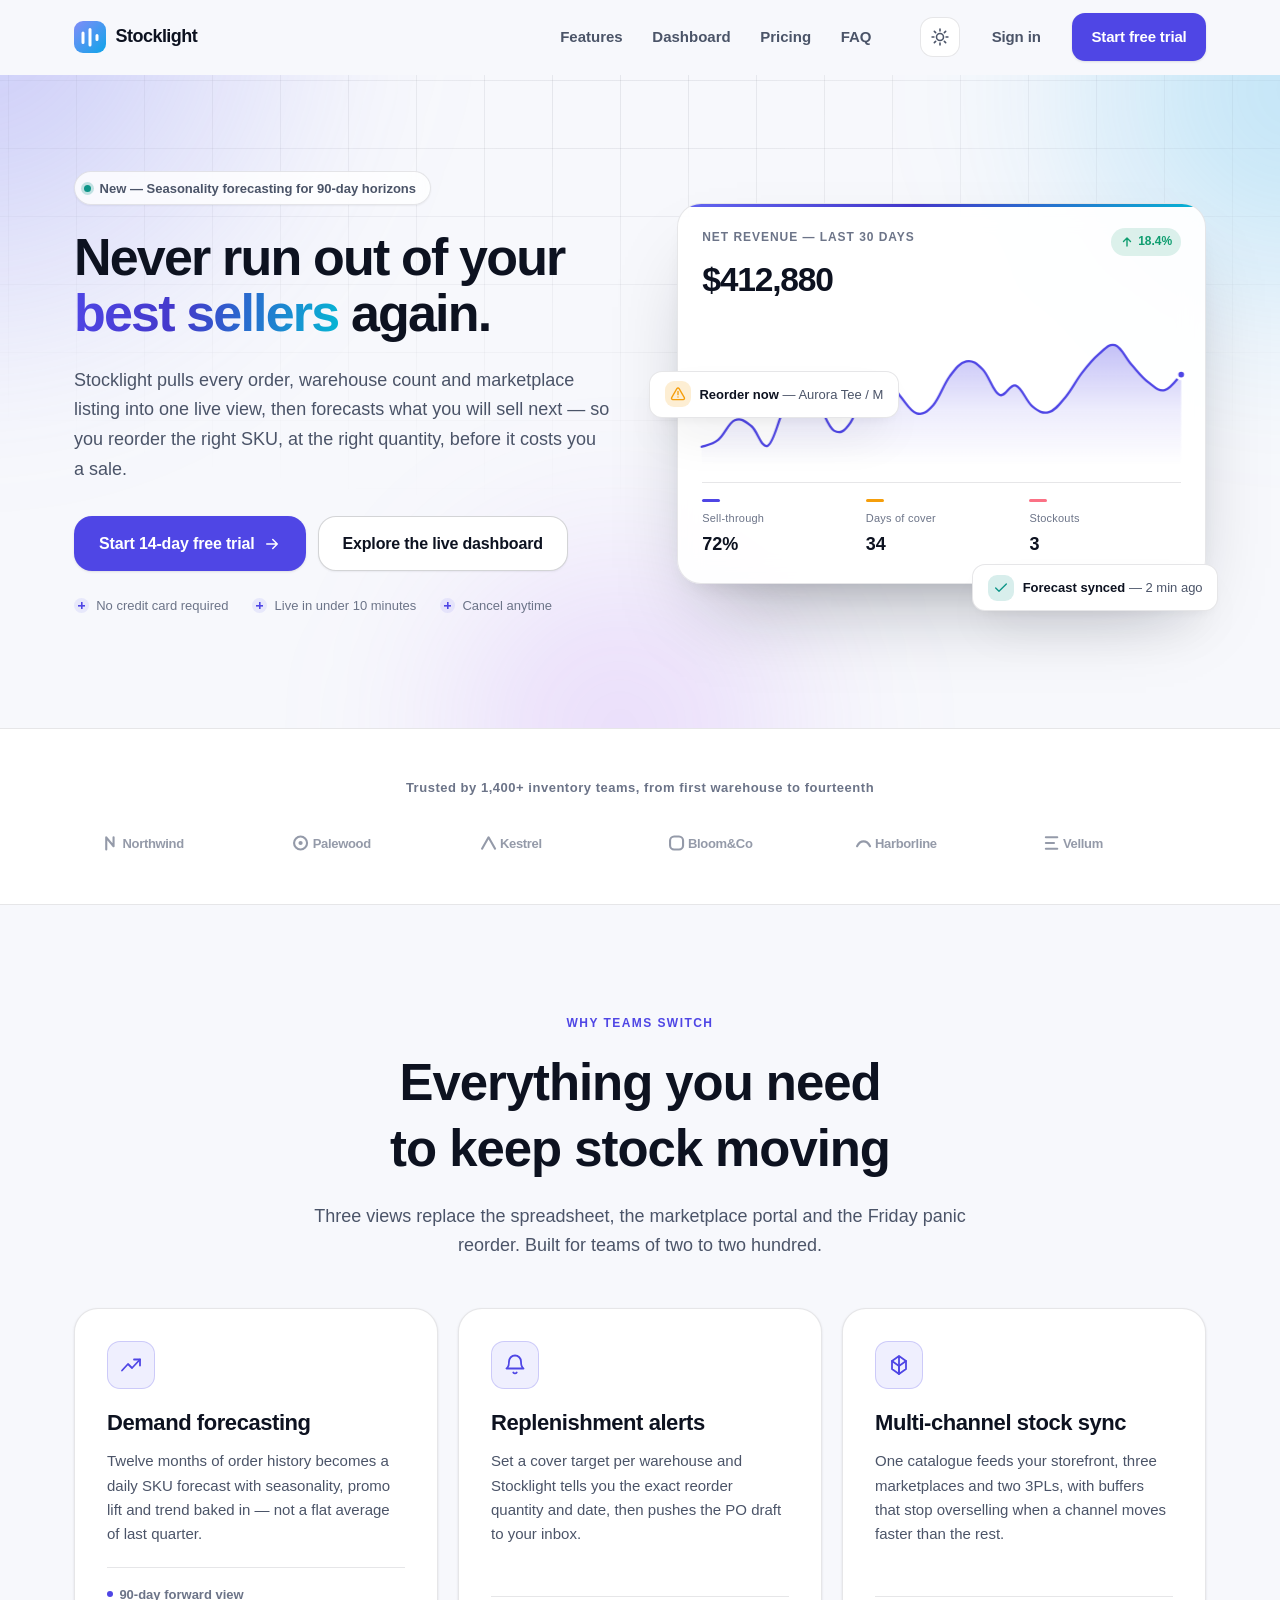
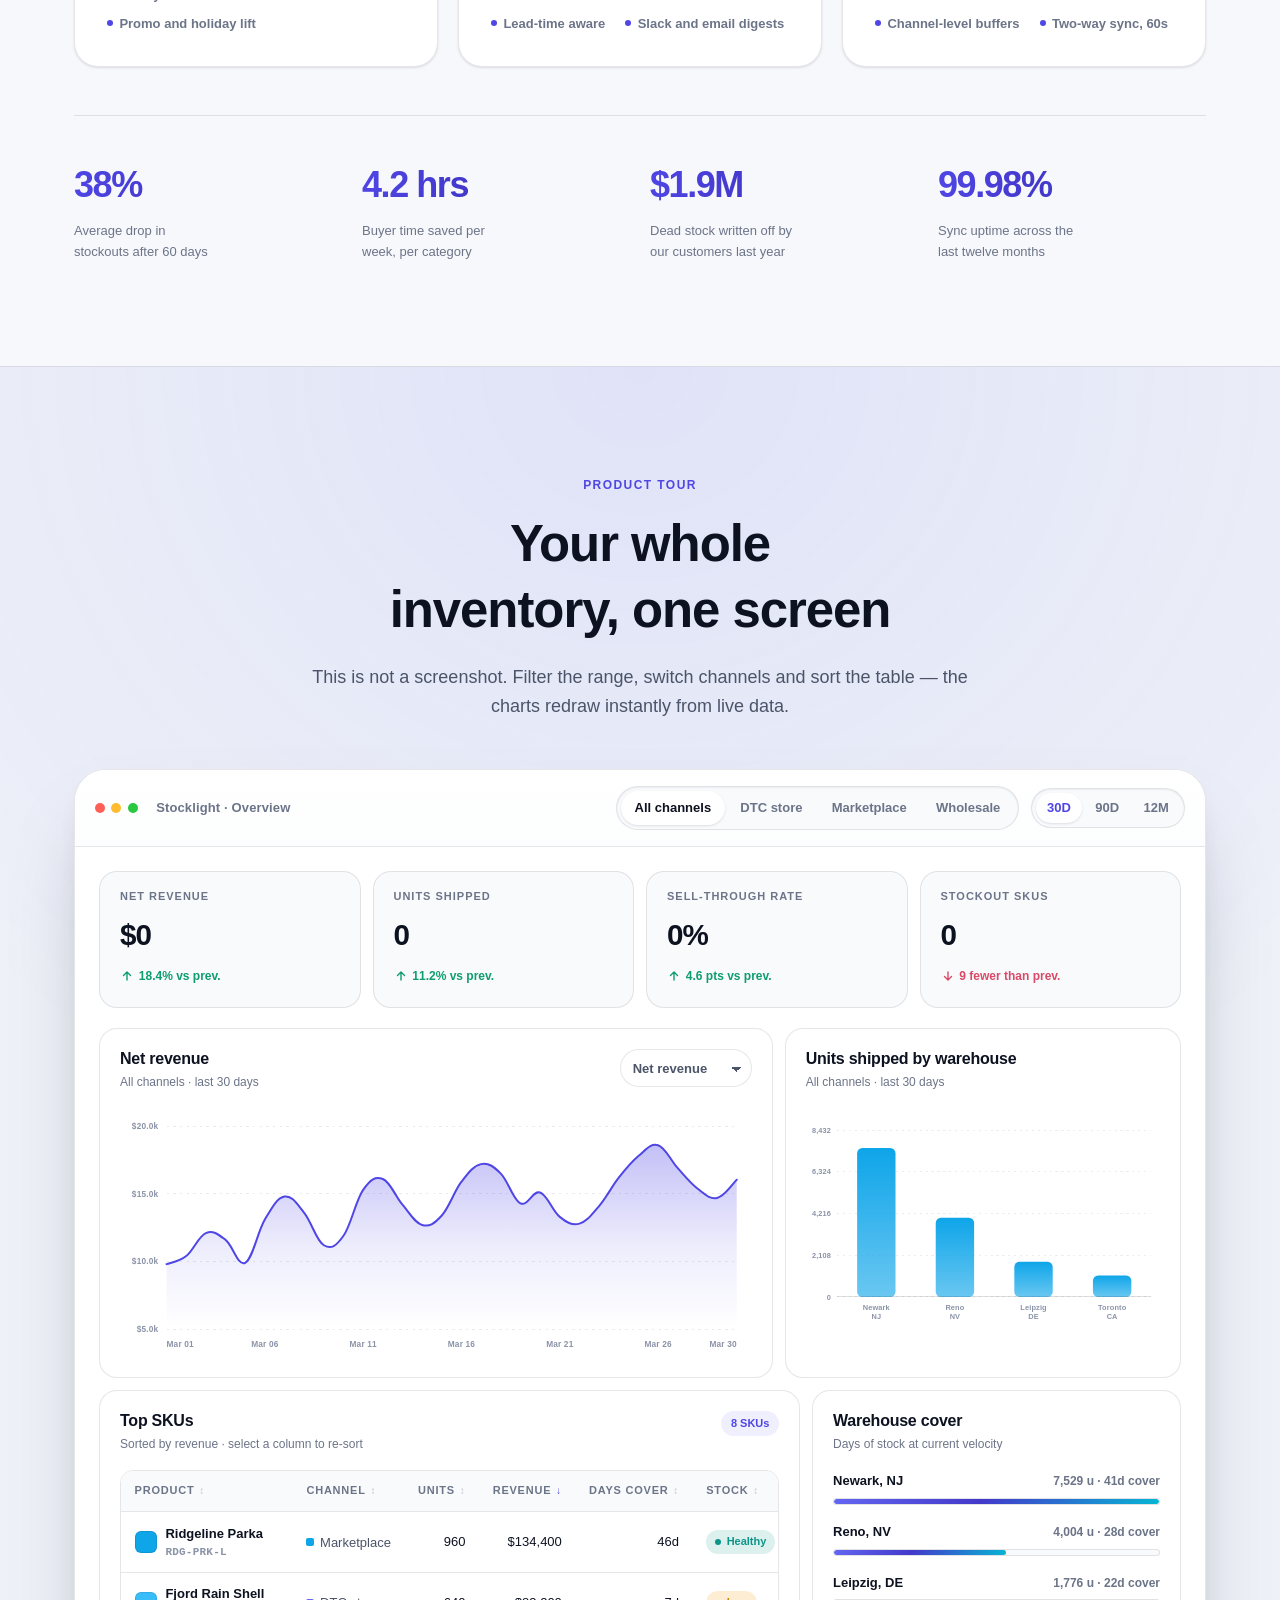
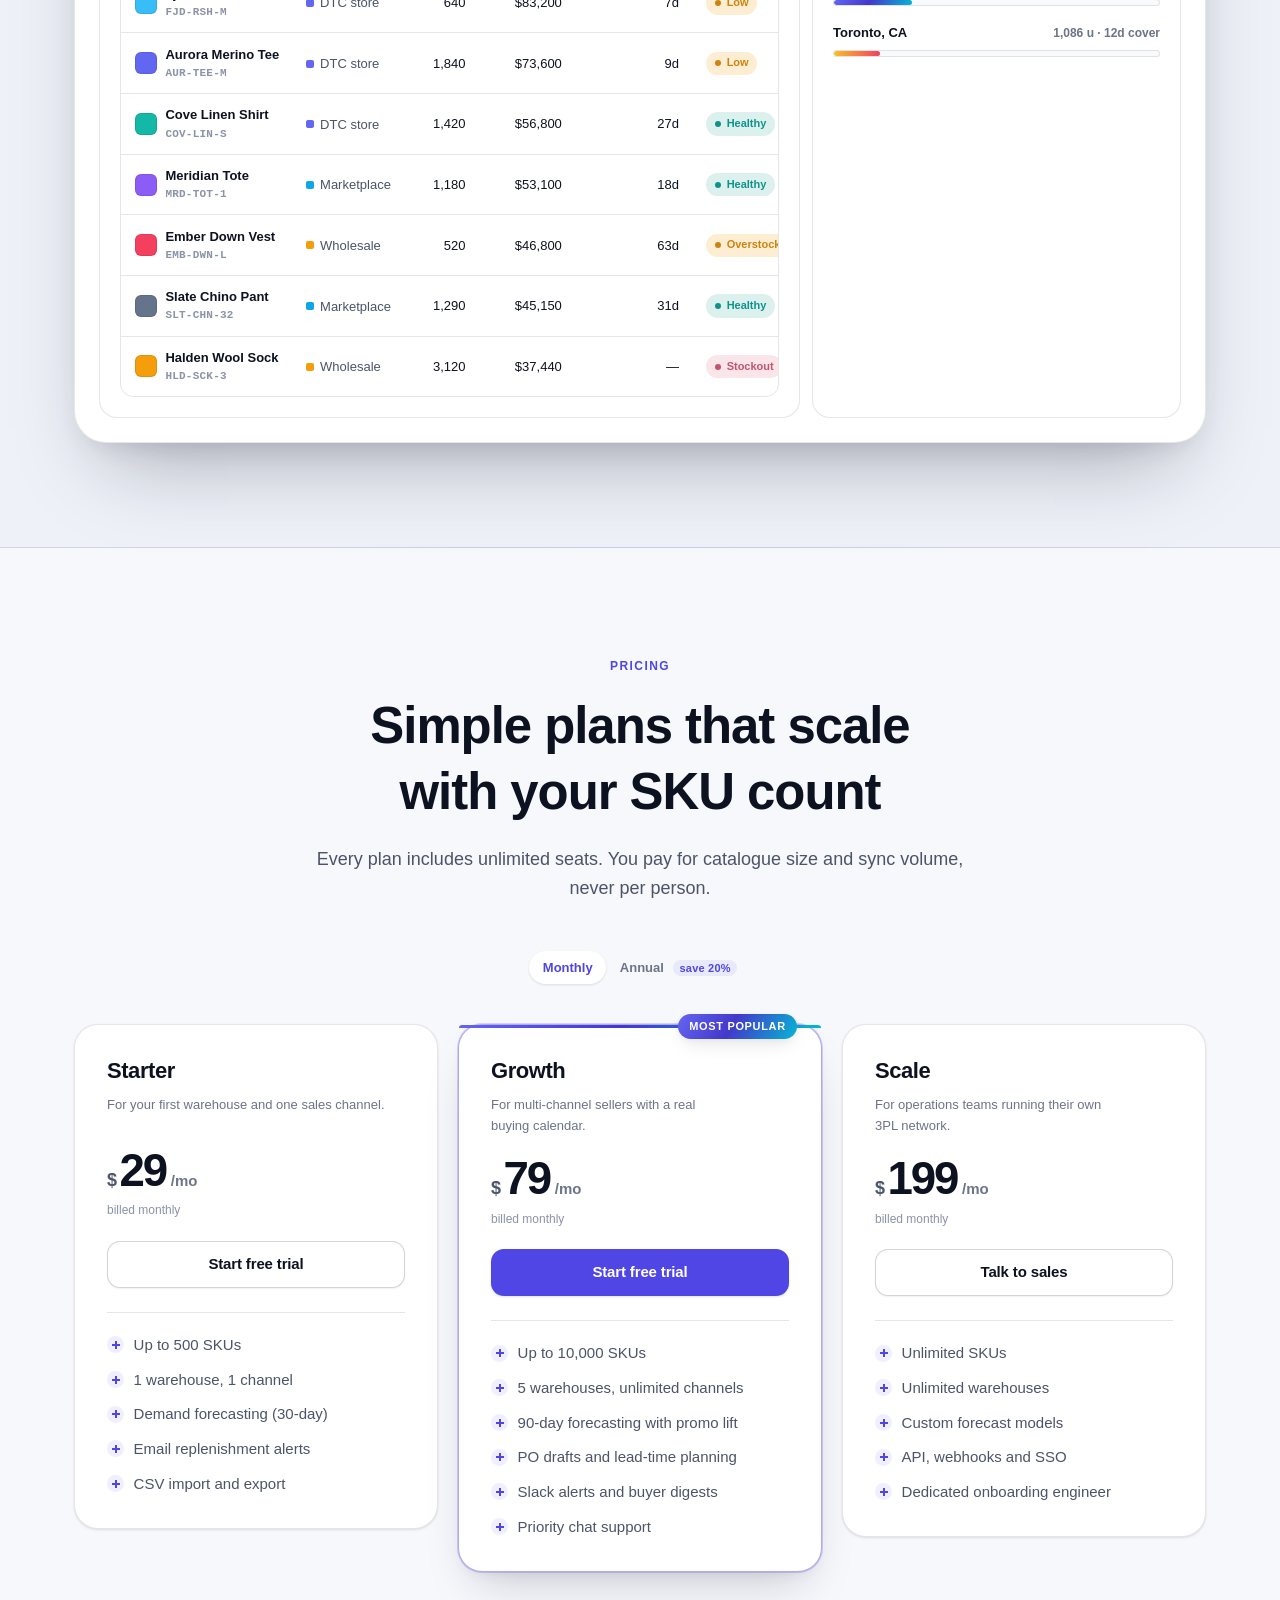
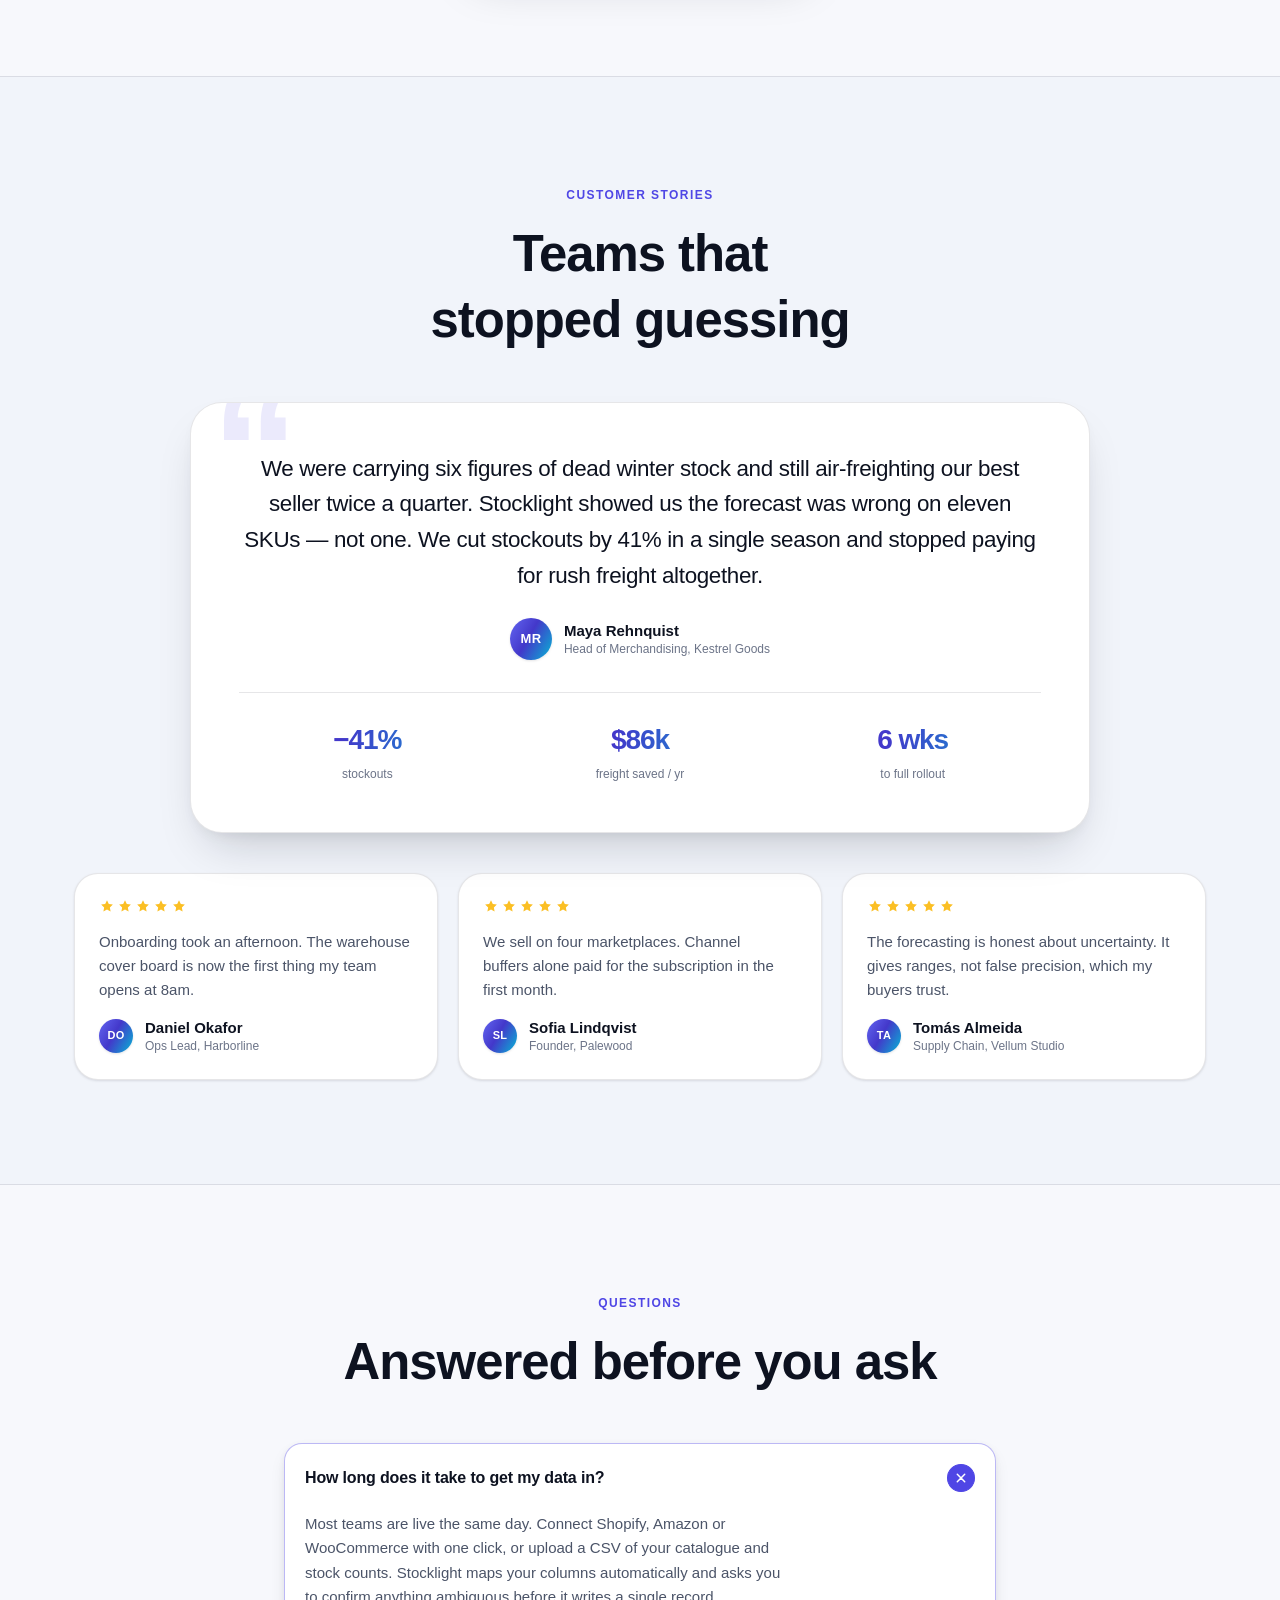
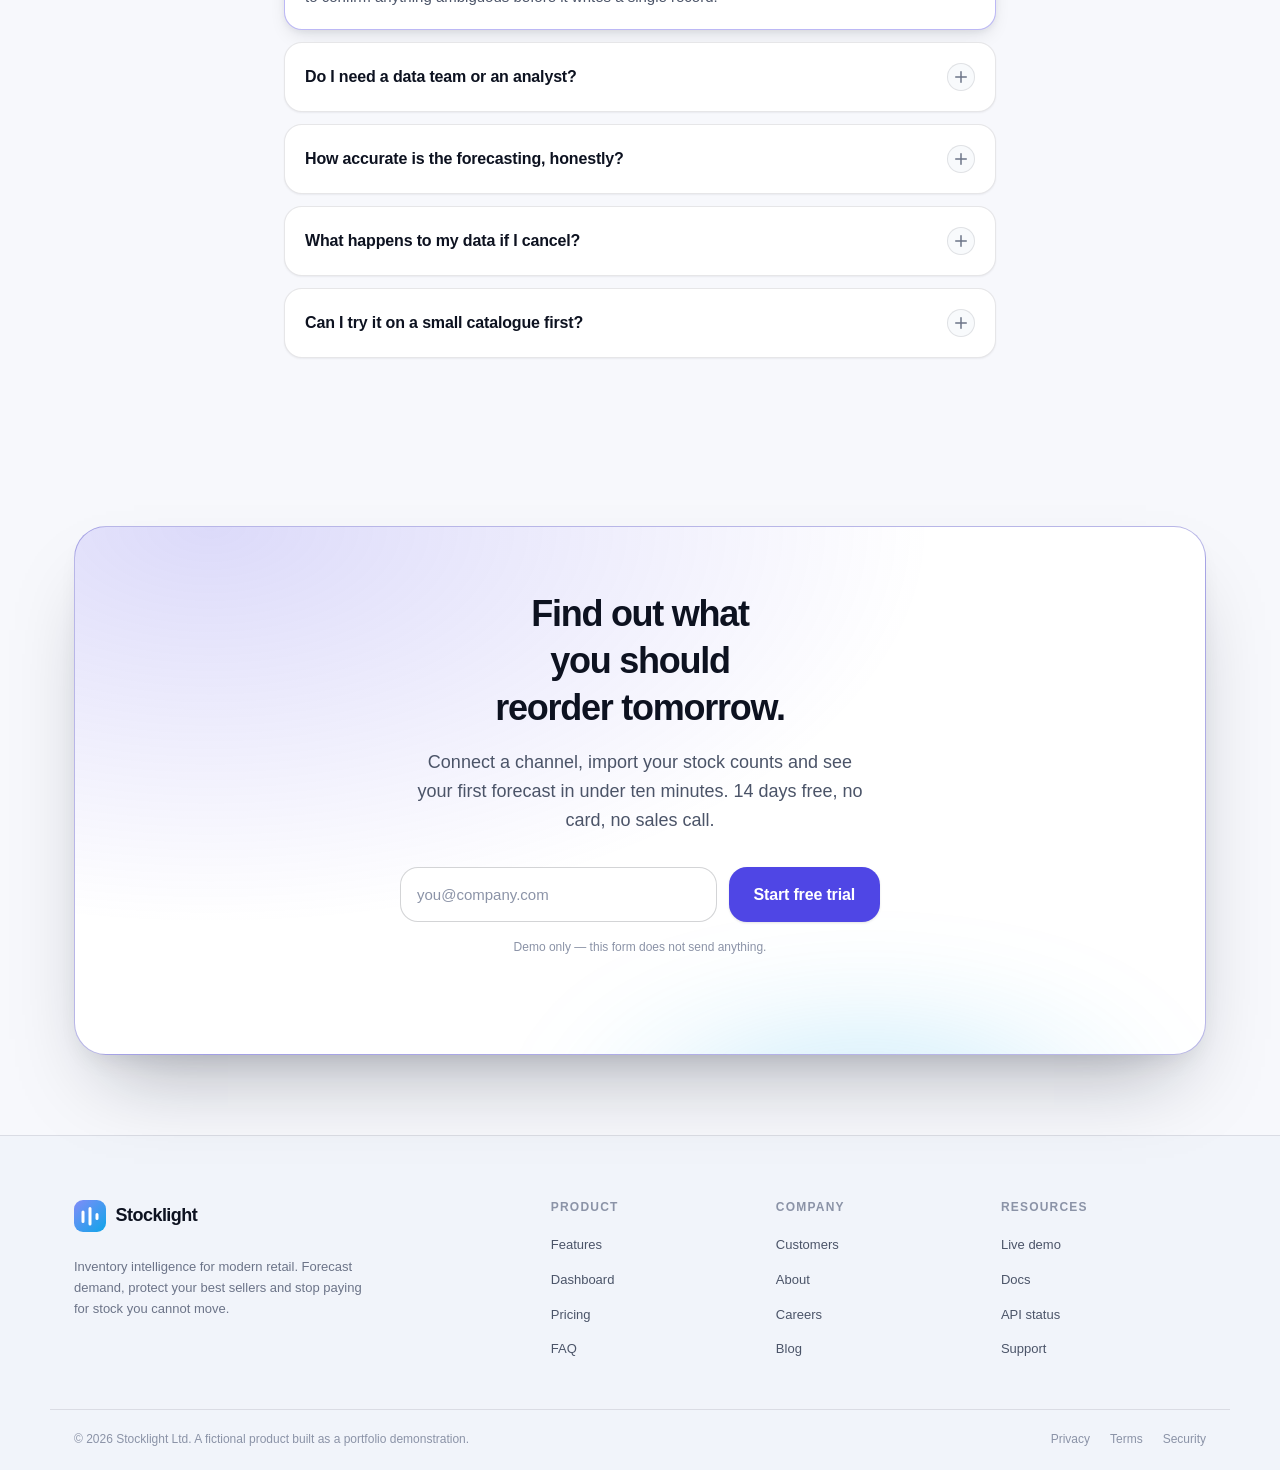
==== commit 7eb4db5e: "feat: add support agent and research agent demos" ====
--- a/landing-dashboard/index.html
+++ b/landing-dashboard/index.html
@@ -6,6 +6,22 @@
 <meta name="color-scheme" content="light dark">
 <meta name="description" content="Stocklight is inventory intelligence for modern retailers — demand forecasting, replenishment alerts and multi-channel stock visibility in one clean dashboard.">
 <title>Stocklight — Inventory intelligence for modern retail</title>
+<meta name="theme-color" content="#ffffff" media="(prefers-color-scheme: light)">
+<meta name="theme-color" content="#0b1020" media="(prefers-color-scheme: dark)">
+<link rel="canonical" href="https://nanmount-r-ain.cn/demos/stocklight/">
+<meta property="og:type" content="website">
+<meta property="og:site_name" content="Stocklight">
+<meta property="og:title" content="Stocklight — Inventory intelligence for modern retail">
+<meta property="og:description" content="Demand forecasting, replenishment alerts and multi-channel stock visibility in one clean dashboard. A self-contained demo: no build step, no dependencies, no network required.">
+<meta property="og:url" content="https://nanmount-r-ain.cn/demos/stocklight/">
+<meta property="og:image" content="https://nanmount-r-ain.cn/demos/stocklight/og.jpg">
+<meta property="og:image:width" content="1200">
+<meta property="og:image:height" content="630">
+<meta property="og:image:alt" content="Stocklight hero with a net-revenue preview card">
+<meta name="twitter:card" content="summary_large_image">
+<meta name="twitter:title" content="Stocklight — Inventory intelligence for modern retail">
+<meta name="twitter:description" content="Demand forecasting, replenishment alerts and multi-channel stock visibility in one clean dashboard.">
+<meta name="twitter:image" content="https://nanmount-r-ain.cn/demos/stocklight/og.jpg">
 <link rel="stylesheet" href="styles.css">
 <link rel="icon" href="data:image/svg+xml,%3Csvg xmlns='http://www.w3.org/2000/svg' viewBox='0 0 32 32'%3E%3Crect width='32' height='32' rx='8' fill='%236366f1'/%3E%3Cpath d='M9 21V11M16 24V8M23 18V14' stroke='white' stroke-width='3' stroke-linecap='round'/%3E%3C/svg%3E">
 <script>
@@ -276,19 +292,19 @@
 
       <ul class="stat-row">
         <li class="stat" data-reveal>
-          <span class="stat-value" data-count="38" data-suffix="%">0%</span>
+          <span class="stat-value" data-count="38" data-suffix="%">38%</span>
           <span class="stat-label">Average drop in stockouts after 60 days</span>
         </li>
         <li class="stat" data-reveal>
-          <span class="stat-value" data-count="4.2" data-decimals="1" data-suffix=" hrs">0 hrs</span>
+          <span class="stat-value" data-count="4.2" data-decimals="1" data-suffix=" hrs">4.2 hrs</span>
           <span class="stat-label">Buyer time saved per week, per category</span>
         </li>
         <li class="stat" data-reveal>
-          <span class="stat-value" data-prefix="$" data-count="1.9" data-decimals="1" data-suffix="M">$0M</span>
+          <span class="stat-value" data-prefix="$" data-count="1.9" data-decimals="1" data-suffix="M">$1.9M</span>
           <span class="stat-label">Dead stock written off by our customers last year</span>
         </li>
         <li class="stat" data-reveal>
-          <span class="stat-value" data-count="99.98" data-decimals="2" data-suffix="%">0%</span>
+          <span class="stat-value" data-count="99.98" data-decimals="2" data-suffix="%">99.98%</span>
           <span class="stat-label">Sync uptime across the last twelve months</span>
         </li>
       </ul>
--- a/landing-dashboard/styles.css
+++ b/landing-dashboard/styles.css
@@ -935,12 +935,12 @@
 }
 .float-card strong { color: var(--text); font-weight: 650; }
 .float-card--alert {
-  top: 22%;
+  top: 44%;
   left: -1.75rem;
   animation-delay: -1.2s;
 }
 .float-card--ok {
-  bottom: -1.1rem;
+  bottom: -1.7rem;
   right: -0.75rem;
   animation-delay: -3.4s;
 }
